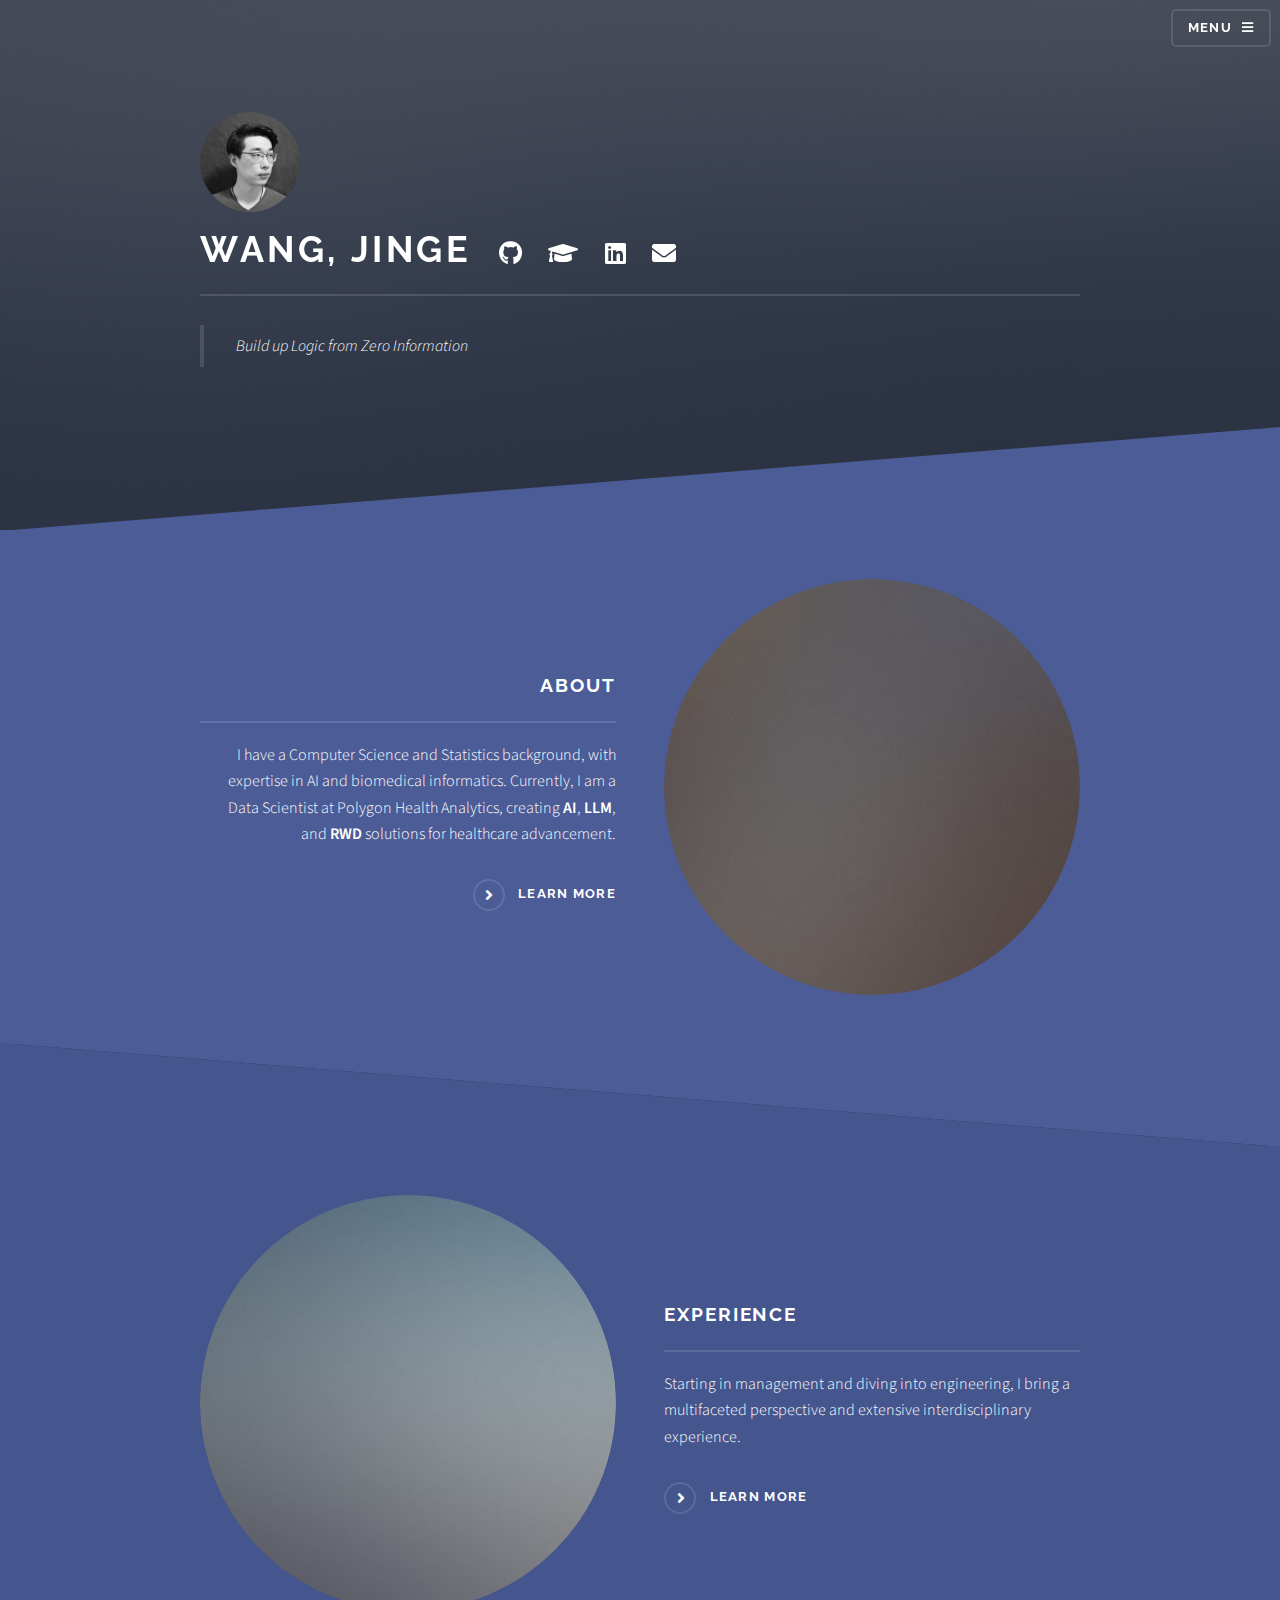
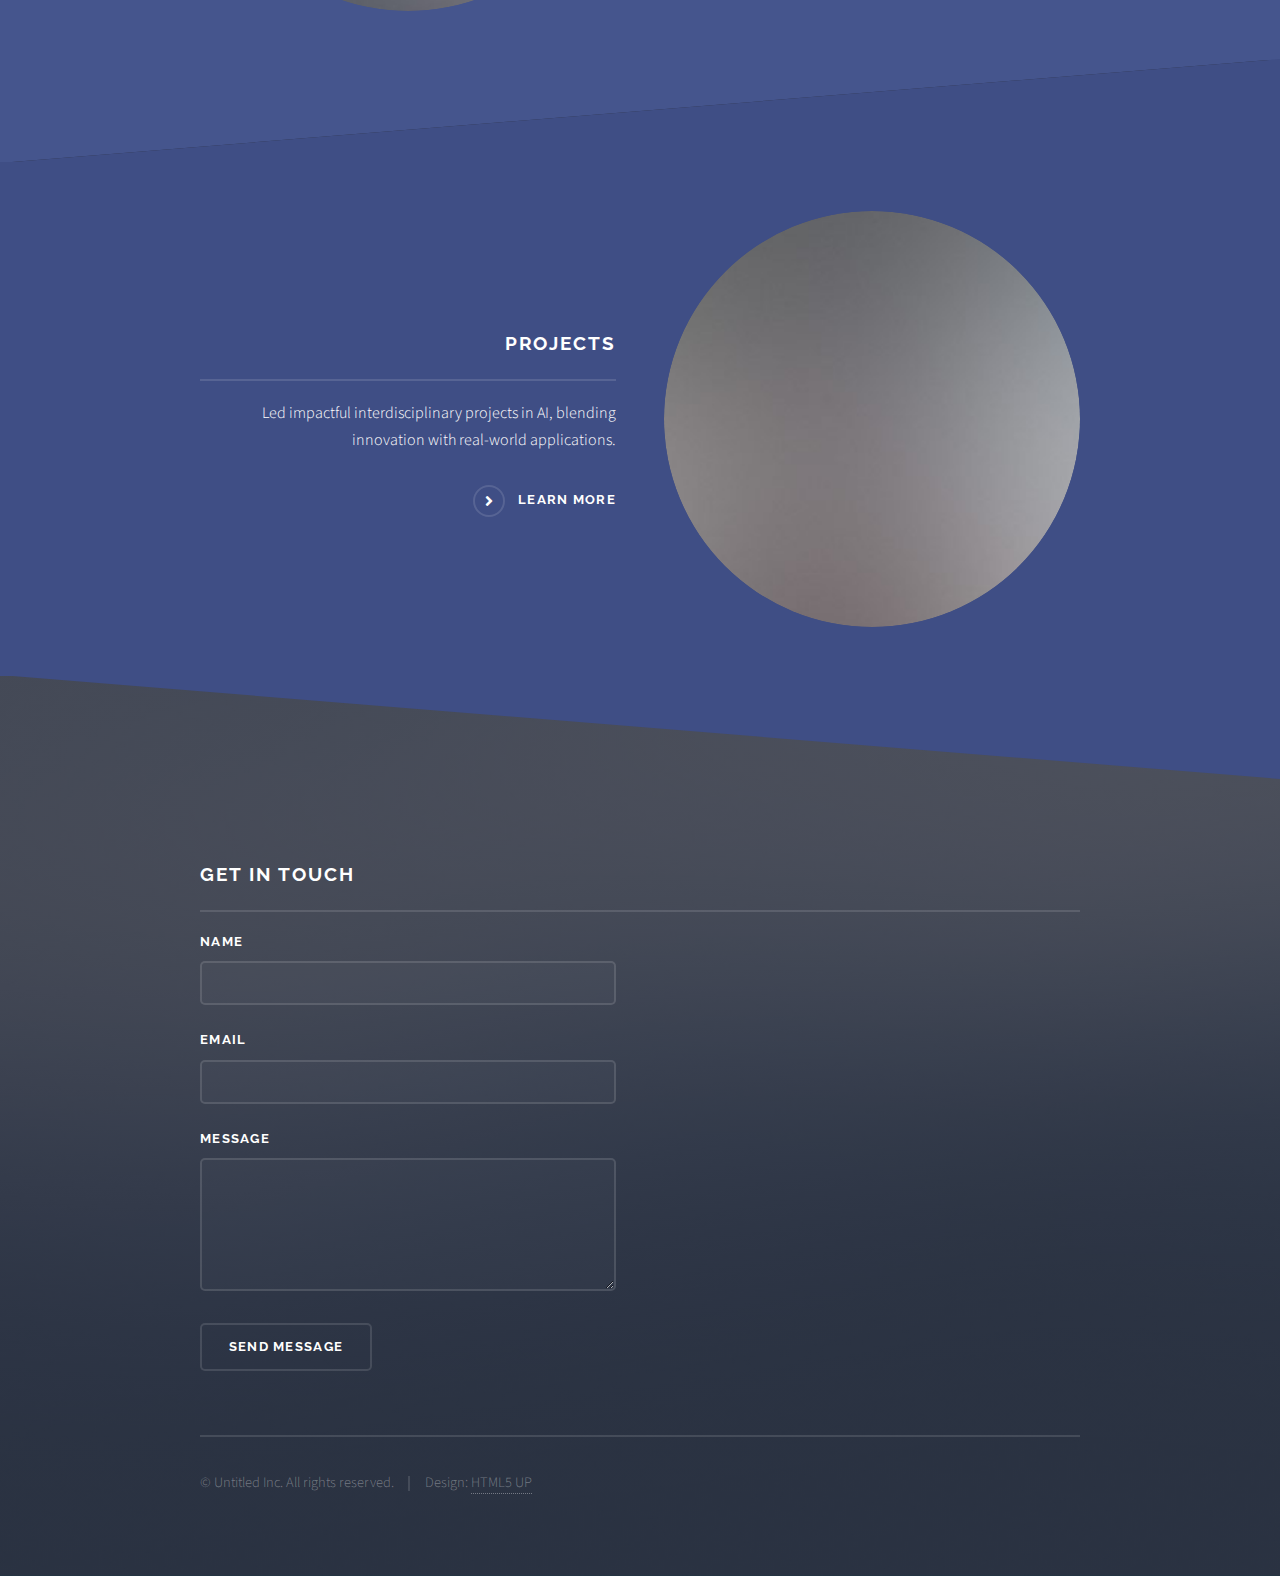
==== index.html @ 84ed79c1 "Initial commit for new homepage" ====
<!DOCTYPE HTML>
<!--
	Solid State by HTML5 UP
	html5up.net | @ajlkn
	Free for personal and commercial use under the CCA 3.0 license (html5up.net/license)
-->
<html>
	<head>
		<title>Jinge's Homepage</title>
		<meta charset="utf-8" />
		<meta name="viewport" content="width=device-width, initial-scale=1, user-scalable=no" />
		<link rel="stylesheet" href="assets/css/main.css" />
		<noscript><link rel="stylesheet" href="assets/css/noscript.css" /></noscript>
	</head>
	<body class="is-preload">

		<!-- Page Wrapper -->
			<div id="page-wrapper">

				<!-- Header -->
					<header id="header" class="alt">
						<h1><a href="index.html">Home</a></h1>
						<nav>
							<a href="#menu">Menu</a>
						</nav>
					</header>

				<!-- Menu -->
					<nav id="menu">
						<div class="inner">
							<h2>Menu</h2>
							<ul class="links">
								<li><a href="index.html">Home</a></li>
								<li><a href="about.html">About</a></li>
								<li><a href="experience.html">Experience</a></li>
								<li><a href="projects.html">Projects</a></li>
							</ul>
							<a href="#" class="close">Close</a>
						</div>
					</nav>

				<!-- Banner -->
				<section id="banner">
					<div class="inner">
						<img src="./images/Avatar - JW.jpg" alt="Jinge Wang's Avatar" style="border-radius: 50%; width: 100px; height: 100px;">
						<h2>Wang, Jinge 
							<a href="https://github.com/JingeW" target="_blank" style="margin-left: 15px;">
								<i class="icon brands fa-github" style="font-size: 24px;"></i>
							</a>
							<a href="https://scholar.google.com/citations?user=T9Kp3LcAAAAJ" target="_blank" style="margin-left: 10px;">
								<i class="icon solid fa-graduation-cap" style="font-size: 24px;"></i>
							</a>
							<a href="https://www.linkedin.com/in/jingew" target="_blank" style="margin-left: 10px;">
								<i class="icon brands fa-linkedin" style="font-size: 24px;"></i>
							</a>
							<a href="mailto:jinge0829@gmail.com" target="_blank" style="margin-left: 10px;">
								<i class="icon solid fa-envelope" style="font-size: 24px;"></i>
							</a>
						</h2>
						<blockquote>Build up Logic from Zero Information</blockquote>
					</div>
				</section>


				<!-- Wrapper -->
					<section id="wrapper">

						<!-- One -->
							<section id="one" class="wrapper spotlight style1">
								<div class="inner">
									<a href="about.html" class="image"><img src="images/pic01.jpg" alt="" /></a>
									<div class="content">
										<h2 class="major">About</h2>
										<p>I have a Computer Science and Statistics background, with expertise in AI and biomedical informatics. Currently, I am a Data Scientist at Polygon Health Analytics, creating <b>AI</b>, <b>LLM</b>, and <b>RWD</b> solutions for healthcare advancement. </p>									
										<a href="about.html" class="special">Learn more</a>
									</div>
								</div>
							</section>

						<!-- Two -->
							<section id="two" class="wrapper alt spotlight style2">
								<div class="inner">
									<a href="experience.html" class="image"><img src="images/pic02.jpg" alt="" /></a>
									<div class="content">
										<h2 class="major">Experience</h2>
										<p>Starting in management and diving into engineering, I bring a multifaceted perspective and extensive interdisciplinary experience.</p>
										<a href="experience.html" class="special">Learn more</a>
									</div>
								</div>
							</section>

						<!-- Three -->
							<section id="three" class="wrapper spotlight style3">
								<div class="inner">
									<a href="projects.html" class="image"><img src="images/pic03.jpg" alt="" /></a>
									<div class="content">
										<h2 class="major">Projects</h2>
										<p>Led impactful interdisciplinary projects in AI, blending innovation with real-world applications.</p>
										<a href="projects.html" class="special">Learn more</a>
									</div>
								</div>
							</section>

						<!-- Four -->
							<!-- <section id="four" class="wrapper alt style1">
								<div class="inner">
									<h2 class="major">Project Gallery</h2>
									<p>Explore a curated selection of my interdisciplinary projects, showcasing the innovative applications of AI and data science across diverse challenges.</p>
									<section class="features">
										<article>
											<a href="#" class="image"><img src="images/pic04.jpg" alt="" /></a>
											<h3 class="major">AI in Dermotalogy</h3>
											<p>Project 1.</p>
											<a href="#" class="special">Learn more</a>
										</article>
										<article>
											<a href="#" class="image"><img src="images/pic05.jpg" alt="" /></a>
											<h3 class="major">AI in Neuroscience</h3>
											<p>Project 2.</p>
											<a href="#" class="special">Learn more</a>
										</article>
										<article>
											<a href="#" class="image"><img src="images/pic06.jpg" alt="" /></a>
											<h3 class="major">AI in Finance</h3>
											<p>Project 3.</p>
											<a href="#" class="special">Learn more</a>
										</article>
										<article>
											<a href="#" class="image"><img src="images/pic07.jpg" alt="" /></a>
											<h3 class="major">Image Processing in Agriculture</h3>
											<p>Project 4.</p>
											<a href="#" class="special">Learn more</a>
										</article>
									</section>
									<ul class="actions">
										<li><a href="#" class="button">Browse All</a></li>
									</ul>
								</div>
							</section> -->

					</section>

				<!-- Footer -->
					<section id="footer">
						<div class="inner">
							<h2 class="major">Get in touch</h2>
							<form method="POST" action="https://formspree.io/f/mzzbelae">
								<div class="fields">
									<div class="field">
										<label for="name">Name</label>
										<input type="text" name="name" id="name" required />
									</div>
									<div class="field">
										<label for="email">Email</label>
										<input type="email" name="email" id="email" required />
									</div>
									<div class="field">
										<label for="message">Message</label>
										<textarea name="message" id="message" rows="4" required></textarea>
									</div>
								</div>
								<ul class="actions">
									<li><input type="submit" value="Send Message" /></li>
								</ul>
							</form>
							<ul class="copyright">
								<li>&copy; Untitled Inc. All rights reserved.</li><li>Design: <a href="http://html5up.net">HTML5 UP</a></li>
							</ul>
						</div>
					</section>

			</div>

		<!-- Scripts -->
			<script src="assets/js/jquery.min.js"></script>
			<script src="assets/js/jquery.scrollex.min.js"></script>
			<script src="assets/js/browser.min.js"></script>
			<script src="assets/js/breakpoints.min.js"></script>
			<script src="assets/js/util.js"></script>
			<script src="assets/js/main.js"></script>

	</body>
</html>
---- assets/css/main.css ----
@import url(fontawesome-all.min.css);
@import url("https://fonts.googleapis.com/css?family=Raleway:200,700|Source+Sans+Pro:300,600,300italic,600italic");

/*
	Solid State by HTML5 UP
	html5up.net | @ajlkn
	Free for personal and commercial use under the CCA 3.0 license (html5up.net/license)
*/

html, body, div, span, applet, object,
iframe, h1, h2, h3, h4, h5, h6, p, blockquote,
pre, a, abbr, acronym, address, big, cite,
code, del, dfn, em, img, ins, kbd, q, s, samp,
small, strike, strong, sub, sup, tt, var, b,
u, i, center, dl, dt, dd, ol, ul, li, fieldset,
form, label, legend, table, caption, tbody,
tfoot, thead, tr, th, td, article, aside,
canvas, details, embed, figure, figcaption,
footer, header, hgroup, menu, nav, output, ruby,
section, summary, time, mark, audio, video {
	margin: 0;
	padding: 0;
	border: 0;
	font-size: 100%;
	font: inherit;
	vertical-align: baseline;}

article, aside, details, figcaption, figure,
footer, header, hgroup, menu, nav, section {
	display: block;}

body {
	line-height: 1;
}

ol, ul {
	list-style: none;
}

blockquote, q {
	quotes: none;
}

	blockquote:before, blockquote:after, q:before, q:after {
		content: '';
		content: none;
	}

table {
	border-collapse: collapse;
	border-spacing: 0;
}

body {
	-webkit-text-size-adjust: none;
}

mark {
	background-color: transparent;
	color: inherit;
}

input::-moz-focus-inner {
	border: 0;
	padding: 0;
}

input, select, textarea {
	-moz-appearance: none;
	-webkit-appearance: none;
	-ms-appearance: none;
	appearance: none;
}

/* Basic */

	@-ms-viewport {
		width: device-width;
	}

	body {
		-ms-overflow-style: scrollbar;
	}

	@media screen and (max-width: 480px) {

		html, body {
			min-width: 320px;
		}

	}

	html {
		box-sizing: border-box;
	}

	*, *:before, *:after {
		box-sizing: inherit;
	}

	body {
		background-color: #2e3141;
		background-image: linear-gradient(to top, rgba(46, 49, 65, 0.8), rgba(46, 49, 65, 0.8)), url("../../images/bg.jpg");
		background-size: auto,
 cover;
		background-attachment: fixed,
 fixed;
		background-position: center,
 center;
	}

		body.is-preload *, body.is-preload *:before, body.is-preload *:after {
			-moz-animation: none !important;
			-webkit-animation: none !important;
			-ms-animation: none !important;
			animation: none !important;
			-moz-transition: none !important;
			-webkit-transition: none !important;
			-ms-transition: none !important;
			transition: none !important;
		}

/* Type */

	body, input, select, textarea {
		color: #ffffff;
		font-family: "Source Sans Pro", Helvetica, sans-serif;
		font-size: 16.5pt;
		font-weight: 300;
		line-height: 1.65;
	}

		@media screen and (max-width: 1680px) {

			body, input, select, textarea {
				font-size: 13pt;
			}

		}

		@media screen and (max-width: 1280px) {

			body, input, select, textarea {
				font-size: 12pt;
			}

		}

		@media screen and (max-width: 980px) {

			body, input, select, textarea {
				font-size: 12pt;
			}

		}

		@media screen and (max-width: 736px) {

			body, input, select, textarea {
				font-size: 12pt;
			}

		}

		@media screen and (max-width: 480px) {

			body, input, select, textarea {
				font-size: 12pt;
			}

		}

	a {
		-moz-transition: color 0.2s ease-in-out, border-bottom-color 0.2s ease-in-out;
		-webkit-transition: color 0.2s ease-in-out, border-bottom-color 0.2s ease-in-out;
		-ms-transition: color 0.2s ease-in-out, border-bottom-color 0.2s ease-in-out;
		transition: color 0.2s ease-in-out, border-bottom-color 0.2s ease-in-out;
		border-bottom: dotted 1px rgba(255, 255, 255, 0.35);
		color: #ffffff;
		text-decoration: none;
	}

		a:hover {
			border-bottom-color: transparent;
			color: #ffffff !important;
		}

		a.special:not(.button) {
			text-decoration: none;
			border-bottom: 0;
			display: block;
			font-family: Raleway, Helvetica, sans-serif;
			font-size: 0.8em;
			font-weight: 700;
			letter-spacing: 0.1em;
			margin: 0 0 2em 0;
			text-transform: uppercase;
		}

			a.special:not(.button):before {
				-moz-osx-font-smoothing: grayscale;
				-webkit-font-smoothing: antialiased;
				display: inline-block;
				font-style: normal;
				font-variant: normal;
				text-rendering: auto;
				line-height: 1;
				text-transform: none !important;
				font-family: 'Font Awesome 5 Free';
				font-weight: 900;
			}

			a.special:not(.button):before {
				-moz-transition: background-color 0.2s ease-in-out;
				-webkit-transition: background-color 0.2s ease-in-out;
				-ms-transition: background-color 0.2s ease-in-out;
				transition: background-color 0.2s ease-in-out;
				border-radius: 100%;
				border: solid 2px rgba(255, 255, 255, 0.125);
				content: '\f105';
				display: inline-block;
				font-size: 1.25em;
				height: 2em;
				line-height: 1.75em;
				margin-right: 0.85em;
				text-align: center;
				text-indent: 0.15em;
				vertical-align: middle;
				width: 2em;
			}

			a.special:not(.button):hover:before {
				background-color: rgba(255, 255, 255, 0.025);
			}

			a.special:not(.button):active:before {
				background-color: rgba(255, 255, 255, 0.075);
			}

	strong, b {
		color: #ffffff;
		font-weight: 600;
	}

	em, i {
		font-style: italic;
	}

	p {
		margin: 0 0 2em 0;
	}

	h1, h2, h3, h4, h5, h6 {
		color: #ffffff;
		font-family: Raleway, Helvetica, sans-serif;
		font-weight: 700;
		letter-spacing: 0.1em;
		margin: 0 0 1em 0;
		text-transform: uppercase;
	}

		h1 a, h2 a, h3 a, h4 a, h5 a, h6 a {
			color: inherit;
			text-decoration: none;
			border-bottom: 0;
		}

		h1 span, h2 span, h3 span, h4 span, h5 span, h6 span {
			font-weight: 200;
		}

		h1.major, h2.major, h3.major, h4.major, h5.major, h6.major {
			padding-bottom: 1em;
			border-bottom: solid 2px rgba(255, 255, 255, 0.125);
		}

	h2 {
		font-size: 1.2em;
	}

	h3 {
		font-size: 0.9em;
	}

	h4 {
		font-size: 0.7em;
	}

	h5 {
		font-size: 0.7em;
	}

	h6 {
		font-size: 0.7em;
	}

	@media screen and (max-width: 736px) {

		h2 {
			font-size: 1em;
		}

		h3 {
			font-size: 0.8em;
		}

	}

	sub {
		font-size: 0.8em;
		position: relative;
		top: 0.5em;
	}

	sup {
		font-size: 0.8em;
		position: relative;
		top: -0.5em;
	}

	blockquote {
		border-left: solid 4px rgba(255, 255, 255, 0.125);
		font-style: italic;
		margin: 0 0 2em 0;
		padding: 0.5em 0 0.5em 2em;
	}

	code {
		background: rgba(255, 255, 255, 0.025);
		border-radius: 5px;
		border: solid 2px rgba(255, 255, 255, 0.125);
		font-family: "Courier New", monospace;
		font-size: 0.9em;
		margin: 0 0.25em;
		padding: 0.25em 0.65em;
	}

	pre {
		-webkit-overflow-scrolling: touch;
		font-family: "Courier New", monospace;
		font-size: 0.9em;
		margin: 0 0 2em 0;
	}

		pre code {
			display: block;
			line-height: 1.75em;
			padding: 1em 1.5em;
			overflow-x: auto;
		}

	hr {
		border: 0;
		border-bottom: solid 2px rgba(255, 255, 255, 0.125);
		margin: 2.5em 0;
	}

		hr.major {
			margin: 4em 0;
		}

	.align-left {
		text-align: left;
	}

	.align-center {
		text-align: center;
	}

	.align-right {
		text-align: right;
	}

/* Row */

	.row {
		display: flex;
		flex-wrap: wrap;
		box-sizing: border-box;
		align-items: stretch;
	}

		.row > * {
			box-sizing: border-box;
		}

		.row.gtr-uniform > * > :last-child {
			margin-bottom: 0;
		}

		.row.aln-left {
			justify-content: flex-start;
		}

		.row.aln-center {
			justify-content: center;
		}

		.row.aln-right {
			justify-content: flex-end;
		}

		.row.aln-top {
			align-items: flex-start;
		}

		.row.aln-middle {
			align-items: center;
		}

		.row.aln-bottom {
			align-items: flex-end;
		}

		.row > .imp {
			order: -1;
		}

		.row > .col-1 {
			width: 8.33333%;
		}

		.row > .off-1 {
			margin-left: 8.33333%;
		}

		.row > .col-2 {
			width: 16.66667%;
		}

		.row > .off-2 {
			margin-left: 16.66667%;
		}

		.row > .col-3 {
			width: 25%;
		}

		.row > .off-3 {
			margin-left: 25%;
		}

		.row > .col-4 {
			width: 33.33333%;
		}

		.row > .off-4 {
			margin-left: 33.33333%;
		}

		.row > .col-5 {
			width: 41.66667%;
		}

		.row > .off-5 {
			margin-left: 41.66667%;
		}

		.row > .col-6 {
			width: 50%;
		}

		.row > .off-6 {
			margin-left: 50%;
		}

		.row > .col-7 {
			width: 58.33333%;
		}

		.row > .off-7 {
			margin-left: 58.33333%;
		}

		.row > .col-8 {
			width: 66.66667%;
		}

		.row > .off-8 {
			margin-left: 66.66667%;
		}

		.row > .col-9 {
			width: 75%;
		}

		.row > .off-9 {
			margin-left: 75%;
		}

		.row > .col-10 {
			width: 83.33333%;
		}

		.row > .off-10 {
			margin-left: 83.33333%;
		}

		.row > .col-11 {
			width: 91.66667%;
		}

		.row > .off-11 {
			margin-left: 91.66667%;
		}

		.row > .col-12 {
			width: 100%;
		}

		.row > .off-12 {
			margin-left: 100%;
		}

		.row.gtr-0 {
			margin-top: 0;
			margin-left: 0em;
		}

			.row.gtr-0 > * {
				padding: 0 0 0 0em;
			}

			.row.gtr-0.gtr-uniform {
				margin-top: 0em;
			}

				.row.gtr-0.gtr-uniform > * {
					padding-top: 0em;
				}

		.row.gtr-25 {
			margin-top: 0;
			margin-left: -0.4375em;
		}

			.row.gtr-25 > * {
				padding: 0 0 0 0.4375em;
			}

			.row.gtr-25.gtr-uniform {
				margin-top: -0.4375em;
			}

				.row.gtr-25.gtr-uniform > * {
					padding-top: 0.4375em;
				}

		.row.gtr-50 {
			margin-top: 0;
			margin-left: -0.875em;
		}

			.row.gtr-50 > * {
				padding: 0 0 0 0.875em;
			}

			.row.gtr-50.gtr-uniform {
				margin-top: -0.875em;
			}

				.row.gtr-50.gtr-uniform > * {
					padding-top: 0.875em;
				}

		.row {
			margin-top: 0;
			margin-left: -1.75em;
		}

			.row > * {
				padding: 0 0 0 1.75em;
			}

			.row.gtr-uniform {
				margin-top: -1.75em;
			}

				.row.gtr-uniform > * {
					padding-top: 1.75em;
				}

		.row.gtr-150 {
			margin-top: 0;
			margin-left: -2.625em;
		}

			.row.gtr-150 > * {
				padding: 0 0 0 2.625em;
			}

			.row.gtr-150.gtr-uniform {
				margin-top: -2.625em;
			}

				.row.gtr-150.gtr-uniform > * {
					padding-top: 2.625em;
				}

		.row.gtr-200 {
			margin-top: 0;
			margin-left: -3.5em;
		}

			.row.gtr-200 > * {
				padding: 0 0 0 3.5em;
			}

			.row.gtr-200.gtr-uniform {
				margin-top: -3.5em;
			}

				.row.gtr-200.gtr-uniform > * {
					padding-top: 3.5em;
				}

		@media screen and (max-width: 1680px) {

			.row {
				display: flex;
				flex-wrap: wrap;
				box-sizing: border-box;
				align-items: stretch;
			}

				.row > * {
					box-sizing: border-box;
				}

				.row.gtr-uniform > * > :last-child {
					margin-bottom: 0;
				}

				.row.aln-left {
					justify-content: flex-start;
				}

				.row.aln-center {
					justify-content: center;
				}

				.row.aln-right {
					justify-content: flex-end;
				}

				.row.aln-top {
					align-items: flex-start;
				}

				.row.aln-middle {
					align-items: center;
				}

				.row.aln-bottom {
					align-items: flex-end;
				}

				.row > .imp-xlarge {
					order: -1;
				}

				.row > .col-1-xlarge {
					width: 8.33333%;
				}

				.row > .off-1-xlarge {
					margin-left: 8.33333%;
				}

				.row > .col-2-xlarge {
					width: 16.66667%;
				}

				.row > .off-2-xlarge {
					margin-left: 16.66667%;
				}

				.row > .col-3-xlarge {
					width: 25%;
				}

				.row > .off-3-xlarge {
					margin-left: 25%;
				}

				.row > .col-4-xlarge {
					width: 33.33333%;
				}

				.row > .off-4-xlarge {
					margin-left: 33.33333%;
				}

				.row > .col-5-xlarge {
					width: 41.66667%;
				}

				.row > .off-5-xlarge {
					margin-left: 41.66667%;
				}

				.row > .col-6-xlarge {
					width: 50%;
				}

				.row > .off-6-xlarge {
					margin-left: 50%;
				}

				.row > .col-7-xlarge {
					width: 58.33333%;
				}

				.row > .off-7-xlarge {
					margin-left: 58.33333%;
				}

				.row > .col-8-xlarge {
					width: 66.66667%;
				}

				.row > .off-8-xlarge {
					margin-left: 66.66667%;
				}

				.row > .col-9-xlarge {
					width: 75%;
				}

				.row > .off-9-xlarge {
					margin-left: 75%;
				}

				.row > .col-10-xlarge {
					width: 83.33333%;
				}

				.row > .off-10-xlarge {
					margin-left: 83.33333%;
				}

				.row > .col-11-xlarge {
					width: 91.66667%;
				}

				.row > .off-11-xlarge {
					margin-left: 91.66667%;
				}

				.row > .col-12-xlarge {
					width: 100%;
				}

				.row > .off-12-xlarge {
					margin-left: 100%;
				}

				.row.gtr-0 {
					margin-top: 0;
					margin-left: 0em;
				}

					.row.gtr-0 > * {
						padding: 0 0 0 0em;
					}

					.row.gtr-0.gtr-uniform {
						margin-top: 0em;
					}

						.row.gtr-0.gtr-uniform > * {
							padding-top: 0em;
						}

				.row.gtr-25 {
					margin-top: 0;
					margin-left: -0.4375em;
				}

					.row.gtr-25 > * {
						padding: 0 0 0 0.4375em;
					}

					.row.gtr-25.gtr-uniform {
						margin-top: -0.4375em;
					}

						.row.gtr-25.gtr-uniform > * {
							padding-top: 0.4375em;
						}

				.row.gtr-50 {
					margin-top: 0;
					margin-left: -0.875em;
				}

					.row.gtr-50 > * {
						padding: 0 0 0 0.875em;
					}

					.row.gtr-50.gtr-uniform {
						margin-top: -0.875em;
					}

						.row.gtr-50.gtr-uniform > * {
							padding-top: 0.875em;
						}

				.row {
					margin-top: 0;
					margin-left: -1.75em;
				}

					.row > * {
						padding: 0 0 0 1.75em;
					}

					.row.gtr-uniform {
						margin-top: -1.75em;
					}

						.row.gtr-uniform > * {
							padding-top: 1.75em;
						}

				.row.gtr-150 {
					margin-top: 0;
					margin-left: -2.625em;
				}

					.row.gtr-150 > * {
						padding: 0 0 0 2.625em;
					}

					.row.gtr-150.gtr-uniform {
						margin-top: -2.625em;
					}

						.row.gtr-150.gtr-uniform > * {
							padding-top: 2.625em;
						}

				.row.gtr-200 {
					margin-top: 0;
					margin-left: -3.5em;
				}

					.row.gtr-200 > * {
						padding: 0 0 0 3.5em;
					}

					.row.gtr-200.gtr-uniform {
						margin-top: -3.5em;
					}

						.row.gtr-200.gtr-uniform > * {
							padding-top: 3.5em;
						}

		}

		@media screen and (max-width: 1280px) {

			.row {
				display: flex;
				flex-wrap: wrap;
				box-sizing: border-box;
				align-items: stretch;
			}

				.row > * {
					box-sizing: border-box;
				}

				.row.gtr-uniform > * > :last-child {
					margin-bottom: 0;
				}

				.row.aln-left {
					justify-content: flex-start;
				}

				.row.aln-center {
					justify-content: center;
				}

				.row.aln-right {
					justify-content: flex-end;
				}

				.row.aln-top {
					align-items: flex-start;
				}

				.row.aln-middle {
					align-items: center;
				}

				.row.aln-bottom {
					align-items: flex-end;
				}

				.row > .imp-large {
					order: -1;
				}

				.row > .col-1-large {
					width: 8.33333%;
				}

				.row > .off-1-large {
					margin-left: 8.33333%;
				}

				.row > .col-2-large {
					width: 16.66667%;
				}

				.row > .off-2-large {
					margin-left: 16.66667%;
				}

				.row > .col-3-large {
					width: 25%;
				}

				.row > .off-3-large {
					margin-left: 25%;
				}

				.row > .col-4-large {
					width: 33.33333%;
				}

				.row > .off-4-large {
					margin-left: 33.33333%;
				}

				.row > .col-5-large {
					width: 41.66667%;
				}

				.row > .off-5-large {
					margin-left: 41.66667%;
				}

				.row > .col-6-large {
					width: 50%;
				}

				.row > .off-6-large {
					margin-left: 50%;
				}

				.row > .col-7-large {
					width: 58.33333%;
				}

				.row > .off-7-large {
					margin-left: 58.33333%;
				}

				.row > .col-8-large {
					width: 66.66667%;
				}

				.row > .off-8-large {
					margin-left: 66.66667%;
				}

				.row > .col-9-large {
					width: 75%;
				}

				.row > .off-9-large {
					margin-left: 75%;
				}

				.row > .col-10-large {
					width: 83.33333%;
				}

				.row > .off-10-large {
					margin-left: 83.33333%;
				}

				.row > .col-11-large {
					width: 91.66667%;
				}

				.row > .off-11-large {
					margin-left: 91.66667%;
				}

				.row > .col-12-large {
					width: 100%;
				}

				.row > .off-12-large {
					margin-left: 100%;
				}

				.row.gtr-0 {
					margin-top: 0;
					margin-left: 0em;
				}

					.row.gtr-0 > * {
						padding: 0 0 0 0em;
					}

					.row.gtr-0.gtr-uniform {
						margin-top: 0em;
					}

						.row.gtr-0.gtr-uniform > * {
							padding-top: 0em;
						}

				.row.gtr-25 {
					margin-top: 0;
					margin-left: -0.4375em;
				}

					.row.gtr-25 > * {
						padding: 0 0 0 0.4375em;
					}

					.row.gtr-25.gtr-uniform {
						margin-top: -0.4375em;
					}

						.row.gtr-25.gtr-uniform > * {
							padding-top: 0.4375em;
						}

				.row.gtr-50 {
					margin-top: 0;
					margin-left: -0.875em;
				}

					.row.gtr-50 > * {
						padding: 0 0 0 0.875em;
					}

					.row.gtr-50.gtr-uniform {
						margin-top: -0.875em;
					}

						.row.gtr-50.gtr-uniform > * {
							padding-top: 0.875em;
						}

				.row {
					margin-top: 0;
					margin-left: -1.75em;
				}

					.row > * {
						padding: 0 0 0 1.75em;
					}

					.row.gtr-uniform {
						margin-top: -1.75em;
					}

						.row.gtr-uniform > * {
							padding-top: 1.75em;
						}

				.row.gtr-150 {
					margin-top: 0;
					margin-left: -2.625em;
				}

					.row.gtr-150 > * {
						padding: 0 0 0 2.625em;
					}

					.row.gtr-150.gtr-uniform {
						margin-top: -2.625em;
					}

						.row.gtr-150.gtr-uniform > * {
							padding-top: 2.625em;
						}

				.row.gtr-200 {
					margin-top: 0;
					margin-left: -3.5em;
				}

					.row.gtr-200 > * {
						padding: 0 0 0 3.5em;
					}

					.row.gtr-200.gtr-uniform {
						margin-top: -3.5em;
					}

						.row.gtr-200.gtr-uniform > * {
							padding-top: 3.5em;
						}

		}

		@media screen and (max-width: 980px) {

			.row {
				display: flex;
				flex-wrap: wrap;
				box-sizing: border-box;
				align-items: stretch;
			}

				.row > * {
					box-sizing: border-box;
				}

				.row.gtr-uniform > * > :last-child {
					margin-bottom: 0;
				}

				.row.aln-left {
					justify-content: flex-start;
				}

				.row.aln-center {
					justify-content: center;
				}

				.row.aln-right {
					justify-content: flex-end;
				}

				.row.aln-top {
					align-items: flex-start;
				}

				.row.aln-middle {
					align-items: center;
				}

				.row.aln-bottom {
					align-items: flex-end;
				}

				.row > .imp-medium {
					order: -1;
				}

				.row > .col-1-medium {
					width: 8.33333%;
				}

				.row > .off-1-medium {
					margin-left: 8.33333%;
				}

				.row > .col-2-medium {
					width: 16.66667%;
				}

				.row > .off-2-medium {
					margin-left: 16.66667%;
				}

				.row > .col-3-medium {
					width: 25%;
				}

				.row > .off-3-medium {
					margin-left: 25%;
				}

				.row > .col-4-medium {
					width: 33.33333%;
				}

				.row > .off-4-medium {
					margin-left: 33.33333%;
				}

				.row > .col-5-medium {
					width: 41.66667%;
				}

				.row > .off-5-medium {
					margin-left: 41.66667%;
				}

				.row > .col-6-medium {
					width: 50%;
				}

				.row > .off-6-medium {
					margin-left: 50%;
				}

				.row > .col-7-medium {
					width: 58.33333%;
				}

				.row > .off-7-medium {
					margin-left: 58.33333%;
				}

				.row > .col-8-medium {
					width: 66.66667%;
				}

				.row > .off-8-medium {
					margin-left: 66.66667%;
				}

				.row > .col-9-medium {
					width: 75%;
				}

				.row > .off-9-medium {
					margin-left: 75%;
				}

				.row > .col-10-medium {
					width: 83.33333%;
				}

				.row > .off-10-medium {
					margin-left: 83.33333%;
				}

				.row > .col-11-medium {
					width: 91.66667%;
				}

				.row > .off-11-medium {
					margin-left: 91.66667%;
				}

				.row > .col-12-medium {
					width: 100%;
				}

				.row > .off-12-medium {
					margin-left: 100%;
				}

				.row.gtr-0 {
					margin-top: 0;
					margin-left: 0em;
				}

					.row.gtr-0 > * {
						padding: 0 0 0 0em;
					}

					.row.gtr-0.gtr-uniform {
						margin-top: 0em;
					}

						.row.gtr-0.gtr-uniform > * {
							padding-top: 0em;
						}

				.row.gtr-25 {
					margin-top: 0;
					margin-left: -0.4375em;
				}

					.row.gtr-25 > * {
						padding: 0 0 0 0.4375em;
					}

					.row.gtr-25.gtr-uniform {
						margin-top: -0.4375em;
					}

						.row.gtr-25.gtr-uniform > * {
							padding-top: 0.4375em;
						}

				.row.gtr-50 {
					margin-top: 0;
					margin-left: -0.875em;
				}

					.row.gtr-50 > * {
						padding: 0 0 0 0.875em;
					}

					.row.gtr-50.gtr-uniform {
						margin-top: -0.875em;
					}

						.row.gtr-50.gtr-uniform > * {
							padding-top: 0.875em;
						}

				.row {
					margin-top: 0;
					margin-left: -1.75em;
				}

					.row > * {
						padding: 0 0 0 1.75em;
					}

					.row.gtr-uniform {
						margin-top: -1.75em;
					}

						.row.gtr-uniform > * {
							padding-top: 1.75em;
						}

				.row.gtr-150 {
					margin-top: 0;
					margin-left: -2.625em;
				}

					.row.gtr-150 > * {
						padding: 0 0 0 2.625em;
					}

					.row.gtr-150.gtr-uniform {
						margin-top: -2.625em;
					}

						.row.gtr-150.gtr-uniform > * {
							padding-top: 2.625em;
						}

				.row.gtr-200 {
					margin-top: 0;
					margin-left: -3.5em;
				}

					.row.gtr-200 > * {
						padding: 0 0 0 3.5em;
					}

					.row.gtr-200.gtr-uniform {
						margin-top: -3.5em;
					}

						.row.gtr-200.gtr-uniform > * {
							padding-top: 3.5em;
						}

		}

		@media screen and (max-width: 736px) {

			.row {
				display: flex;
				flex-wrap: wrap;
				box-sizing: border-box;
				align-items: stretch;
			}

				.row > * {
					box-sizing: border-box;
				}

				.row.gtr-uniform > * > :last-child {
					margin-bottom: 0;
				}

				.row.aln-left {
					justify-content: flex-start;
				}

				.row.aln-center {
					justify-content: center;
				}

				.row.aln-right {
					justify-content: flex-end;
				}

				.row.aln-top {
					align-items: flex-start;
				}

				.row.aln-middle {
					align-items: center;
				}

				.row.aln-bottom {
					align-items: flex-end;
				}

				.row > .imp-small {
					order: -1;
				}

				.row > .col-1-small {
					width: 8.33333%;
				}

				.row > .off-1-small {
					margin-left: 8.33333%;
				}

				.row > .col-2-small {
					width: 16.66667%;
				}

				.row > .off-2-small {
					margin-left: 16.66667%;
				}

				.row > .col-3-small {
					width: 25%;
				}

				.row > .off-3-small {
					margin-left: 25%;
				}

				.row > .col-4-small {
					width: 33.33333%;
				}

				.row > .off-4-small {
					margin-left: 33.33333%;
				}

				.row > .col-5-small {
					width: 41.66667%;
				}

				.row > .off-5-small {
					margin-left: 41.66667%;
				}

				.row > .col-6-small {
					width: 50%;
				}

				.row > .off-6-small {
					margin-left: 50%;
				}

				.row > .col-7-small {
					width: 58.33333%;
				}

				.row > .off-7-small {
					margin-left: 58.33333%;
				}

				.row > .col-8-small {
					width: 66.66667%;
				}

				.row > .off-8-small {
					margin-left: 66.66667%;
				}

				.row > .col-9-small {
					width: 75%;
				}

				.row > .off-9-small {
					margin-left: 75%;
				}

				.row > .col-10-small {
					width: 83.33333%;
				}

				.row > .off-10-small {
					margin-left: 83.33333%;
				}

				.row > .col-11-small {
					width: 91.66667%;
				}

				.row > .off-11-small {
					margin-left: 91.66667%;
				}

				.row > .col-12-small {
					width: 100%;
				}

				.row > .off-12-small {
					margin-left: 100%;
				}

				.row.gtr-0 {
					margin-top: 0;
					margin-left: 0em;
				}

					.row.gtr-0 > * {
						padding: 0 0 0 0em;
					}

					.row.gtr-0.gtr-uniform {
						margin-top: 0em;
					}

						.row.gtr-0.gtr-uniform > * {
							padding-top: 0em;
						}

				.row.gtr-25 {
					margin-top: 0;
					margin-left: -0.3125em;
				}

					.row.gtr-25 > * {
						padding: 0 0 0 0.3125em;
					}

					.row.gtr-25.gtr-uniform {
						margin-top: -0.3125em;
					}

						.row.gtr-25.gtr-uniform > * {
							padding-top: 0.3125em;
						}

				.row.gtr-50 {
					margin-top: 0;
					margin-left: -0.625em;
				}

					.row.gtr-50 > * {
						padding: 0 0 0 0.625em;
					}

					.row.gtr-50.gtr-uniform {
						margin-top: -0.625em;
					}

						.row.gtr-50.gtr-uniform > * {
							padding-top: 0.625em;
						}

				.row {
					margin-top: 0;
					margin-left: -1.25em;
				}

					.row > * {
						padding: 0 0 0 1.25em;
					}

					.row.gtr-uniform {
						margin-top: -1.25em;
					}

						.row.gtr-uniform > * {
							padding-top: 1.25em;
						}

				.row.gtr-150 {
					margin-top: 0;
					margin-left: -1.875em;
				}

					.row.gtr-150 > * {
						padding: 0 0 0 1.875em;
					}

					.row.gtr-150.gtr-uniform {
						margin-top: -1.875em;
					}

						.row.gtr-150.gtr-uniform > * {
							padding-top: 1.875em;
						}

				.row.gtr-200 {
					margin-top: 0;
					margin-left: -2.5em;
				}

					.row.gtr-200 > * {
						padding: 0 0 0 2.5em;
					}

					.row.gtr-200.gtr-uniform {
						margin-top: -2.5em;
					}

						.row.gtr-200.gtr-uniform > * {
							padding-top: 2.5em;
						}

		}

		@media screen and (max-width: 480px) {

			.row {
				display: flex;
				flex-wrap: wrap;
				box-sizing: border-box;
				align-items: stretch;
			}

				.row > * {
					box-sizing: border-box;
				}

				.row.gtr-uniform > * > :last-child {
					margin-bottom: 0;
				}

				.row.aln-left {
					justify-content: flex-start;
				}

				.row.aln-center {
					justify-content: center;
				}

				.row.aln-right {
					justify-content: flex-end;
				}

				.row.aln-top {
					align-items: flex-start;
				}

				.row.aln-middle {
					align-items: center;
				}

				.row.aln-bottom {
					align-items: flex-end;
				}

				.row > .imp-xsmall {
					order: -1;
				}

				.row > .col-1-xsmall {
					width: 8.33333%;
				}

				.row > .off-1-xsmall {
					margin-left: 8.33333%;
				}

				.row > .col-2-xsmall {
					width: 16.66667%;
				}

				.row > .off-2-xsmall {
					margin-left: 16.66667%;
				}

				.row > .col-3-xsmall {
					width: 25%;
				}

				.row > .off-3-xsmall {
					margin-left: 25%;
				}

				.row > .col-4-xsmall {
					width: 33.33333%;
				}

				.row > .off-4-xsmall {
					margin-left: 33.33333%;
				}

				.row > .col-5-xsmall {
					width: 41.66667%;
				}

				.row > .off-5-xsmall {
					margin-left: 41.66667%;
				}

				.row > .col-6-xsmall {
					width: 50%;
				}

				.row > .off-6-xsmall {
					margin-left: 50%;
				}

				.row > .col-7-xsmall {
					width: 58.33333%;
				}

				.row > .off-7-xsmall {
					margin-left: 58.33333%;
				}

				.row > .col-8-xsmall {
					width: 66.66667%;
				}

				.row > .off-8-xsmall {
					margin-left: 66.66667%;
				}

				.row > .col-9-xsmall {
					width: 75%;
				}

				.row > .off-9-xsmall {
					margin-left: 75%;
				}

				.row > .col-10-xsmall {
					width: 83.33333%;
				}

				.row > .off-10-xsmall {
					margin-left: 83.33333%;
				}

				.row > .col-11-xsmall {
					width: 91.66667%;
				}

				.row > .off-11-xsmall {
					margin-left: 91.66667%;
				}

				.row > .col-12-xsmall {
					width: 100%;
				}

				.row > .off-12-xsmall {
					margin-left: 100%;
				}

				.row.gtr-0 {
					margin-top: 0;
					margin-left: 0em;
				}

					.row.gtr-0 > * {
						padding: 0 0 0 0em;
					}

					.row.gtr-0.gtr-uniform {
						margin-top: 0em;
					}

						.row.gtr-0.gtr-uniform > * {
							padding-top: 0em;
						}

				.row.gtr-25 {
					margin-top: 0;
					margin-left: -0.3125em;
				}

					.row.gtr-25 > * {
						padding: 0 0 0 0.3125em;
					}

					.row.gtr-25.gtr-uniform {
						margin-top: -0.3125em;
					}

						.row.gtr-25.gtr-uniform > * {
							padding-top: 0.3125em;
						}

				.row.gtr-50 {
					margin-top: 0;
					margin-left: -0.625em;
				}

					.row.gtr-50 > * {
						padding: 0 0 0 0.625em;
					}

					.row.gtr-50.gtr-uniform {
						margin-top: -0.625em;
					}

						.row.gtr-50.gtr-uniform > * {
							padding-top: 0.625em;
						}

				.row {
					margin-top: 0;
					margin-left: -1.25em;
				}

					.row > * {
						padding: 0 0 0 1.25em;
					}

					.row.gtr-uniform {
						margin-top: -1.25em;
					}

						.row.gtr-uniform > * {
							padding-top: 1.25em;
						}

				.row.gtr-150 {
					margin-top: 0;
					margin-left: -1.875em;
				}

					.row.gtr-150 > * {
						padding: 0 0 0 1.875em;
					}

					.row.gtr-150.gtr-uniform {
						margin-top: -1.875em;
					}

						.row.gtr-150.gtr-uniform > * {
							padding-top: 1.875em;
						}

				.row.gtr-200 {
					margin-top: 0;
					margin-left: -2.5em;
				}

					.row.gtr-200 > * {
						padding: 0 0 0 2.5em;
					}

					.row.gtr-200.gtr-uniform {
						margin-top: -2.5em;
					}

						.row.gtr-200.gtr-uniform > * {
							padding-top: 2.5em;
						}

		}

		@media screen and (max-width: 360px) {

			.row {
				display: flex;
				flex-wrap: wrap;
				box-sizing: border-box;
				align-items: stretch;
			}

				.row > * {
					box-sizing: border-box;
				}

				.row.gtr-uniform > * > :last-child {
					margin-bottom: 0;
				}

				.row.aln-left {
					justify-content: flex-start;
				}

				.row.aln-center {
					justify-content: center;
				}

				.row.aln-right {
					justify-content: flex-end;
				}

				.row.aln-top {
					align-items: flex-start;
				}

				.row.aln-middle {
					align-items: center;
				}

				.row.aln-bottom {
					align-items: flex-end;
				}

				.row > .imp-xxsmall {
					order: -1;
				}

				.row > .col-1-xxsmall {
					width: 8.33333%;
				}

				.row > .off-1-xxsmall {
					margin-left: 8.33333%;
				}

				.row > .col-2-xxsmall {
					width: 16.66667%;
				}

				.row > .off-2-xxsmall {
					margin-left: 16.66667%;
				}

				.row > .col-3-xxsmall {
					width: 25%;
				}

				.row > .off-3-xxsmall {
					margin-left: 25%;
				}

				.row > .col-4-xxsmall {
					width: 33.33333%;
				}

				.row > .off-4-xxsmall {
					margin-left: 33.33333%;
				}

				.row > .col-5-xxsmall {
					width: 41.66667%;
				}

				.row > .off-5-xxsmall {
					margin-left: 41.66667%;
				}

				.row > .col-6-xxsmall {
					width: 50%;
				}

				.row > .off-6-xxsmall {
					margin-left: 50%;
				}

				.row > .col-7-xxsmall {
					width: 58.33333%;
				}

				.row > .off-7-xxsmall {
					margin-left: 58.33333%;
				}

				.row > .col-8-xxsmall {
					width: 66.66667%;
				}

				.row > .off-8-xxsmall {
					margin-left: 66.66667%;
				}

				.row > .col-9-xxsmall {
					width: 75%;
				}

				.row > .off-9-xxsmall {
					margin-left: 75%;
				}

				.row > .col-10-xxsmall {
					width: 83.33333%;
				}

				.row > .off-10-xxsmall {
					margin-left: 83.33333%;
				}

				.row > .col-11-xxsmall {
					width: 91.66667%;
				}

				.row > .off-11-xxsmall {
					margin-left: 91.66667%;
				}

				.row > .col-12-xxsmall {
					width: 100%;
				}

				.row > .off-12-xxsmall {
					margin-left: 100%;
				}

				.row.gtr-0 {
					margin-top: 0;
					margin-left: 0em;
				}

					.row.gtr-0 > * {
						padding: 0 0 0 0em;
					}

					.row.gtr-0.gtr-uniform {
						margin-top: 0em;
					}

						.row.gtr-0.gtr-uniform > * {
							padding-top: 0em;
						}

				.row.gtr-25 {
					margin-top: 0;
					margin-left: -0.3125em;
				}

					.row.gtr-25 > * {
						padding: 0 0 0 0.3125em;
					}

					.row.gtr-25.gtr-uniform {
						margin-top: -0.3125em;
					}

						.row.gtr-25.gtr-uniform > * {
							padding-top: 0.3125em;
						}

				.row.gtr-50 {
					margin-top: 0;
					margin-left: -0.625em;
				}

					.row.gtr-50 > * {
						padding: 0 0 0 0.625em;
					}

					.row.gtr-50.gtr-uniform {
						margin-top: -0.625em;
					}

						.row.gtr-50.gtr-uniform > * {
							padding-top: 0.625em;
						}

				.row {
					margin-top: 0;
					margin-left: -1.25em;
				}

					.row > * {
						padding: 0 0 0 1.25em;
					}

					.row.gtr-uniform {
						margin-top: -1.25em;
					}

						.row.gtr-uniform > * {
							padding-top: 1.25em;
						}

				.row.gtr-150 {
					margin-top: 0;
					margin-left: -1.875em;
				}

					.row.gtr-150 > * {
						padding: 0 0 0 1.875em;
					}

					.row.gtr-150.gtr-uniform {
						margin-top: -1.875em;
					}

						.row.gtr-150.gtr-uniform > * {
							padding-top: 1.875em;
						}

				.row.gtr-200 {
					margin-top: 0;
					margin-left: -2.5em;
				}

					.row.gtr-200 > * {
						padding: 0 0 0 2.5em;
					}

					.row.gtr-200.gtr-uniform {
						margin-top: -2.5em;
					}

						.row.gtr-200.gtr-uniform > * {
							padding-top: 2.5em;
						}

		}

/* Section/Article */

	section.special, article.special {
		text-align: center;
	}

/* Form */

	form {
		margin: 0 0 2em 0;
	}

		form > :last-child {
			margin-bottom: 0;
		}

		form > .fields {
			display: -moz-flex;
			display: -webkit-flex;
			display: -ms-flex;
			display: flex;
			-moz-flex-wrap: wrap;
			-webkit-flex-wrap: wrap;
			-ms-flex-wrap: wrap;
			flex-wrap: wrap;
			width: calc(100% + 3em);
			margin: -1.5em 0 2em -1.5em;
		}

			form > .fields > .field {
				-moz-flex-grow: 0;
				-webkit-flex-grow: 0;
				-ms-flex-grow: 0;
				flex-grow: 0;
				-moz-flex-shrink: 0;
				-webkit-flex-shrink: 0;
				-ms-flex-shrink: 0;
				flex-shrink: 0;
				padding: 1.5em 0 0 1.5em;
				width: calc(100% - 1.5em);
			}

				form > .fields > .field.half {
					width: calc(50% - 0.75em);
				}

				form > .fields > .field.third {
					width: calc(100%/3 - 0.5em);
				}

				form > .fields > .field.quarter {
					width: calc(25% - 0.375em);
				}

		@media screen and (max-width: 480px) {

			form > .fields {
				width: calc(100% + 3em);
				margin: -1.5em 0 2em -1.5em;
			}

				form > .fields > .field {
					padding: 1.5em 0 0 1.5em;
					width: calc(100% - 1.5em);
				}

					form > .fields > .field.half {
						width: calc(100% - 1.5em);
					}

					form > .fields > .field.third {
						width: calc(100% - 1.5em);
					}

					form > .fields > .field.quarter {
						width: calc(100% - 1.5em);
					}

		}

	label {
		color: #ffffff;
		display: block;
		font-family: Raleway, Helvetica, sans-serif;
		font-size: 0.8em;
		font-weight: 700;
		letter-spacing: 0.1em;
		margin: 0 0 0.7em 0;
		text-transform: uppercase;
	}

	input[type="text"],
	input[type="password"],
	input[type="email"],
	input[type="tel"],
	select,
	textarea {
		-moz-appearance: none;
		-webkit-appearance: none;
		-ms-appearance: none;
		appearance: none;
		background: rgba(255, 255, 255, 0.025);
		border-radius: 5px;
		border: none;
		border: solid 2px rgba(255, 255, 255, 0.125);
		color: inherit;
		display: block;
		outline: 0;
		padding: 0 1em;
		text-decoration: none;
		width: 100%;
	}

		input[type="text"]:invalid,
		input[type="password"]:invalid,
		input[type="email"]:invalid,
		input[type="tel"]:invalid,
		select:invalid,
		textarea:invalid {
			box-shadow: none;
		}

		input[type="text"]:focus,
		input[type="password"]:focus,
		input[type="email"]:focus,
		input[type="tel"]:focus,
		select:focus,
		textarea:focus {
			border-color: #5b6ba6;
		}

	select {
		background-image: url("data:image/svg+xml;charset=utf8,%3Csvg xmlns='http://www.w3.org/2000/svg' width='40' height='40' preserveAspectRatio='none' viewBox='0 0 40 40'%3E%3Cpath d='M9.4,12.3l10.4,10.4l10.4-10.4c0.2-0.2,0.5-0.4,0.9-0.4c0.3,0,0.6,0.1,0.9,0.4l3.3,3.3c0.2,0.2,0.4,0.5,0.4,0.9 c0,0.4-0.1,0.6-0.4,0.9L20.7,31.9c-0.2,0.2-0.5,0.4-0.9,0.4c-0.3,0-0.6-0.1-0.9-0.4L4.3,17.3c-0.2-0.2-0.4-0.5-0.4-0.9 c0-0.4,0.1-0.6,0.4-0.9l3.3-3.3c0.2-0.2,0.5-0.4,0.9-0.4S9.1,12.1,9.4,12.3z' fill='rgba(255, 255, 255, 0.125)' /%3E%3C/svg%3E");
		background-size: 1.25rem;
		background-repeat: no-repeat;
		background-position: calc(100% - 1rem) center;
		height: 2.75em;
		padding-right: 2.75em;
		text-overflow: ellipsis;
	}

		select option {
			color: #ffffff;
			background: #2e3141;
		}

		select:focus::-ms-value {
			background-color: transparent;
		}

		select::-ms-expand {
			display: none;
		}

	input[type="text"],
	input[type="password"],
	input[type="email"],
	select {
		height: 2.75em;
	}

	textarea {
		padding: 0.75em 1em;
	}

	input[type="checkbox"],
	input[type="radio"] {
		-moz-appearance: none;
		-webkit-appearance: none;
		-ms-appearance: none;
		appearance: none;
		display: block;
		float: left;
		margin-right: -2em;
		opacity: 0;
		width: 1em;
		z-index: -1;
	}

		input[type="checkbox"] + label,
		input[type="radio"] + label {
			text-decoration: none;
			color: #ffffff;
			cursor: pointer;
			display: inline-block;
			font-size: 1em;
			font-family: "Source Sans Pro", Helvetica, sans-serif;
			text-transform: none;
			letter-spacing: 0;
			font-weight: 300;
			padding-left: 2.4em;
			padding-right: 0.75em;
			position: relative;
		}

			input[type="checkbox"] + label:before,
			input[type="radio"] + label:before {
				-moz-osx-font-smoothing: grayscale;
				-webkit-font-smoothing: antialiased;
				display: inline-block;
				font-style: normal;
				font-variant: normal;
				text-rendering: auto;
				line-height: 1;
				text-transform: none !important;
				font-family: 'Font Awesome 5 Free';
				font-weight: 900;
			}

			input[type="checkbox"] + label:before,
			input[type="radio"] + label:before {
				background: rgba(255, 255, 255, 0.025);
				border-radius: 5px;
				border: solid 2px rgba(255, 255, 255, 0.125);
				content: '';
				display: inline-block;
				font-size: 0.8em;
				height: 2.0625em;
				left: 0;
				line-height: 2.0625em;
				position: absolute;
				text-align: center;
				top: 0;
				width: 2.0625em;
			}

		input[type="checkbox"]:checked + label:before,
		input[type="radio"]:checked + label:before {
			background: #ffffff;
			border-color: #ffffff;
			content: '\f00c';
			color: #2e3141;
		}

		input[type="checkbox"]:focus + label:before,
		input[type="radio"]:focus + label:before {
			border-color: #4c5c96;
		}

	input[type="checkbox"] + label:before {
		border-radius: 5px;
	}

	input[type="radio"] + label:before {
		border-radius: 100%;
	}

	::-webkit-input-placeholder {
		color: rgba(255, 255, 255, 0.35) !important;
		opacity: 1.0;
	}

	:-moz-placeholder {
		color: rgba(255, 255, 255, 0.35) !important;
		opacity: 1.0;
	}

	::-moz-placeholder {
		color: rgba(255, 255, 255, 0.35) !important;
		opacity: 1.0;
	}

	:-ms-input-placeholder {
		color: rgba(255, 255, 255, 0.35) !important;
		opacity: 1.0;
	}

/* Box */

	.box {
		border-radius: 5px;
		border: solid 2px rgba(255, 255, 255, 0.125);
		margin-bottom: 2em;
		padding: 1.5em;
	}

		.box > :last-child,
		.box > :last-child > :last-child,
		.box > :last-child > :last-child > :last-child {
			margin-bottom: 0;
		}

		.box.alt {
			border: 0;
			border-radius: 0;
			padding: 0;
		}

/* Icon */

	.icon {
		text-decoration: none;
		border-bottom: none;
		position: relative;
	}

		.icon:before {
			-moz-osx-font-smoothing: grayscale;
			-webkit-font-smoothing: antialiased;
			display: inline-block;
			font-style: normal;
			font-variant: normal;
			text-rendering: auto;
			line-height: 1;
			text-transform: none !important;
			font-family: 'Font Awesome 5 Free';
			font-weight: 400;
		}

		.icon > .label {
			display: none;
		}

		.icon:before {
			line-height: inherit;
		}

		.icon.solid:before {
			font-weight: 900;
		}

		.icon.brands:before {
			font-family: 'Font Awesome 5 Brands';
		}

/* Image */

	.image {
		border-radius: 5px;
		border: 0;
		display: inline-block;
		position: relative;
	}

		.image img {
			border-radius: 5px;
			display: block;
		}

		.image.left, .image.right {
			max-width: 40%;
		}

			.image.left img, .image.right img {
				width: 100%;
			}

		.image.left {
			float: left;
			padding: 0 1.5em 1em 0;
			top: 0.25em;
		}

		.image.right {
			float: right;
			padding: 0 0 1em 1.5em;
			top: 0.25em;
		}

		.image.fit {
			display: block;
			margin: 0 0 2em 0;
			width: 100%;
		}

			.image.fit img {
				width: 100%;
			}

		.image.main {
			display: block;
			margin: 0 0 3em 0;
			width: 100%;
		}

			.image.main img {
				width: 100%;
			}

/* List */

	ol {
		list-style: decimal;
		margin: 0 0 2em 0;
		padding-left: 1.25em;
	}

		ol li {
			padding-left: 0.25em;
		}

	ul {
		list-style: disc;
		margin: 0 0 2em 0;
		padding-left: 1em;
	}

		ul li {
			padding-left: 0.5em;
		}

		ul.alt {
			list-style: none;
			padding-left: 0;
		}

			ul.alt li {
				border-top: solid 1px rgba(255, 255, 255, 0.125);
				padding: 0.5em 0;
			}

				ul.alt li:first-child {
					border-top: 0;
					padding-top: 0;
				}

	dl {
		margin: 0 0 2em 0;
	}

		dl dt {
			display: block;
			font-weight: 600;
			margin: 0 0 1em 0;
		}

		dl dd {
			margin-left: 2em;
		}

/* Actions */

	ul.actions {
		display: -moz-flex;
		display: -webkit-flex;
		display: -ms-flex;
		display: flex;
		cursor: default;
		list-style: none;
		margin-left: -1em;
		padding-left: 0;
	}

		ul.actions li {
			padding: 0 0 0 1em;
			vertical-align: middle;
		}

		ul.actions.special {
			-moz-justify-content: center;
			-webkit-justify-content: center;
			-ms-justify-content: center;
			justify-content: center;
			width: 100%;
			margin-left: 0;
		}

			ul.actions.special li:first-child {
				padding-left: 0;
			}

		ul.actions.stacked {
			-moz-flex-direction: column;
			-webkit-flex-direction: column;
			-ms-flex-direction: column;
			flex-direction: column;
			margin-left: 0;
		}

			ul.actions.stacked li {
				padding: 1.3em 0 0 0;
			}

				ul.actions.stacked li:first-child {
					padding-top: 0;
				}

		ul.actions.fit {
			width: calc(100% + 1em);
		}

			ul.actions.fit li {
				-moz-flex-grow: 1;
				-webkit-flex-grow: 1;
				-ms-flex-grow: 1;
				flex-grow: 1;
				-moz-flex-shrink: 1;
				-webkit-flex-shrink: 1;
				-ms-flex-shrink: 1;
				flex-shrink: 1;
				width: 100%;
			}

				ul.actions.fit li > * {
					width: 100%;
				}

			ul.actions.fit.stacked {
				width: 100%;
			}

		@media screen and (max-width: 480px) {

			ul.actions:not(.fixed) {
				-moz-flex-direction: column;
				-webkit-flex-direction: column;
				-ms-flex-direction: column;
				flex-direction: column;
				margin-left: 0;
				width: 100% !important;
			}

				ul.actions:not(.fixed) li {
					-moz-flex-grow: 1;
					-webkit-flex-grow: 1;
					-ms-flex-grow: 1;
					flex-grow: 1;
					-moz-flex-shrink: 1;
					-webkit-flex-shrink: 1;
					-ms-flex-shrink: 1;
					flex-shrink: 1;
					padding: 1em 0 0 0;
					text-align: center;
					width: 100%;
				}

					ul.actions:not(.fixed) li > * {
						width: 100%;
					}

					ul.actions:not(.fixed) li:first-child {
						padding-top: 0;
					}

					ul.actions:not(.fixed) li input[type="submit"],
					ul.actions:not(.fixed) li input[type="reset"],
					ul.actions:not(.fixed) li input[type="button"],
					ul.actions:not(.fixed) li button,
					ul.actions:not(.fixed) li .button {
						width: 100%;
					}

						ul.actions:not(.fixed) li input[type="submit"].icon:before,
						ul.actions:not(.fixed) li input[type="reset"].icon:before,
						ul.actions:not(.fixed) li input[type="button"].icon:before,
						ul.actions:not(.fixed) li button.icon:before,
						ul.actions:not(.fixed) li .button.icon:before {
							margin-left: -0.5rem;
						}

		}

/* Icons */

	ul.icons {
		cursor: default;
		list-style: none;
		padding-left: 0;
	}

		ul.icons li {
			display: inline-block;
			padding: 0 1em 0 0;
		}

			ul.icons li:last-child {
				padding-right: 0;
			}

			ul.icons li .icon:before {
				font-size: 1.25em;
			}

/* Contact */

	ul.contact {
		list-style: none;
		padding: 0;
	}

		ul.contact li {
			text-decoration: none;
			margin: 2.5em 0 0 0;
			padding: 0 0 0 3.25em;
			position: relative;
		}

			ul.contact li:before {
				-moz-osx-font-smoothing: grayscale;
				-webkit-font-smoothing: antialiased;
				display: inline-block;
				font-style: normal;
				font-variant: normal;
				text-rendering: auto;
				line-height: 1;
				text-transform: none !important;
				font-family: 'Font Awesome 5 Free';
				font-weight: 400;
			}

			ul.contact li:before {
				border-radius: 100%;
				border: solid 2px rgba(255, 255, 255, 0.125);
				display: inline-block;
				font-size: 0.8em;
				height: 2.5em;
				left: 0;
				line-height: 2.35em;
				position: absolute;
				text-align: center;
				top: 0;
				width: 2.5em;
			}

			ul.contact li:first-child {
				margin-top: 0;
			}

		@media screen and (max-width: 736px) {

			ul.contact li {
				margin: 1.5em 0 0 0;
			}

		}

/* Pagination */

	ul.pagination {
		cursor: default;
		list-style: none;
		padding-left: 0;
	}

		ul.pagination li {
			display: inline-block;
			padding-left: 0;
			vertical-align: middle;
		}

			ul.pagination li > .page {
				-moz-transition: background-color 0.2s ease-in-out, color 0.2s ease-in-out;
				-webkit-transition: background-color 0.2s ease-in-out, color 0.2s ease-in-out;
				-ms-transition: background-color 0.2s ease-in-out, color 0.2s ease-in-out;
				transition: background-color 0.2s ease-in-out, color 0.2s ease-in-out;
				border-bottom: 0;
				border-radius: 5px;
				display: inline-block;
				height: 1.5em;
				line-height: 1.5em;
				margin: 0 0.125em;
				min-width: 1.5em;
				padding: 0 0.5em;
				text-align: center;
			}

				ul.pagination li > .page:hover {
					background-color: rgba(255, 255, 255, 0.025);
				}

				ul.pagination li > .page.active {
					background-color: #4c5c96;
				}

			ul.pagination li:first-child {
				padding-right: 0.75em;
			}

			ul.pagination li:last-child {
				padding-left: 0.75em;
			}

		@media screen and (max-width: 480px) {

			ul.pagination li:nth-child(n+2):nth-last-child(n+2) {
				display: none;
			}

			ul.pagination li .button {
				width: 100%;
			}

			ul.pagination li:first-child {
				width: calc(50% - 2px);
				text-align: left;
				padding-right: 0.325em;
			}

			ul.pagination li:last-child {
				width: calc(50% - 2px);
				text-align: right;
				padding-left: 0.325em;
			}

		}

/* Table */

	.table-wrapper {
		-webkit-overflow-scrolling: touch;
		overflow-x: auto;
	}

	table {
		margin: 0 0 2em 0;
		width: 100%;
	}

		table tbody tr {
			border: solid 1px rgba(255, 255, 255, 0.125);
			border-left: 0;
			border-right: 0;
		}

			table tbody tr:nth-child(2n + 1) {
				background-color: rgba(255, 255, 255, 0.025);
			}

		table td {
			padding: 0.75em 0.75em;
		}

		table th {
			color: #ffffff;
			font-size: 0.9em;
			font-weight: 600;
			padding: 0 0.75em 0.75em 0.75em;
			text-align: left;
		}

		table thead {
			border-bottom: solid 2px rgba(255, 255, 255, 0.125);
		}

		table tfoot {
			border-top: solid 2px rgba(255, 255, 255, 0.125);
		}

		table.alt {
			border-collapse: separate;
		}

			table.alt tbody tr td {
				border: solid 1px rgba(255, 255, 255, 0.125);
				border-left-width: 0;
				border-top-width: 0;
			}

				table.alt tbody tr td:first-child {
					border-left-width: 1px;
				}

			table.alt tbody tr:first-child td {
				border-top-width: 1px;
			}

			table.alt thead {
				border-bottom: 0;
			}

			table.alt tfoot {
				border-top: 0;
			}

/* Button */

	input[type="submit"],
	input[type="reset"],
	input[type="button"],
	button,
	.button {
		-moz-appearance: none;
		-webkit-appearance: none;
		-ms-appearance: none;
		appearance: none;
		-moz-transition: background-color 0.2s ease-in-out;
		-webkit-transition: background-color 0.2s ease-in-out;
		-ms-transition: background-color 0.2s ease-in-out;
		transition: background-color 0.2s ease-in-out;
		background-color: transparent;
		border-radius: 5px;
		border: 0;
		box-shadow: inset 0 0 0 2px rgba(255, 255, 255, 0.125);
		color: #ffffff !important;
		cursor: pointer;
		display: inline-block;
		font-family: Raleway, Helvetica, sans-serif;
		font-size: 0.8em;
		font-weight: 700;
		height: 3.75em;
		letter-spacing: 0.1em;
		line-height: 3.75em;
		padding: 0 2.25em;
		text-align: center;
		text-decoration: none;
		text-transform: uppercase;
		white-space: nowrap;
	}

		input[type="submit"]:hover,
		input[type="reset"]:hover,
		input[type="button"]:hover,
		button:hover,
		.button:hover {
			background-color: rgba(255, 255, 255, 0.025);
		}

		input[type="submit"]:active,
		input[type="reset"]:active,
		input[type="button"]:active,
		button:active,
		.button:active {
			background-color: rgba(255, 255, 255, 0.075);
		}

		input[type="submit"].icon:before,
		input[type="reset"].icon:before,
		input[type="button"].icon:before,
		button.icon:before,
		.button.icon:before {
			margin-right: 0.5em;
			color: rgba(255, 255, 255, 0.35);
		}

		input[type="submit"].primary,
		input[type="reset"].primary,
		input[type="button"].primary,
		button.primary,
		.button.primary {
			background-color: #4c5c96;
			box-shadow: none;
		}

			input[type="submit"].primary:hover,
			input[type="reset"].primary:hover,
			input[type="button"].primary:hover,
			button.primary:hover,
			.button.primary:hover {
				background-color: #53639e;
			}

			input[type="submit"].primary:active,
			input[type="reset"].primary:active,
			input[type="button"].primary:active,
			button.primary:active,
			.button.primary:active {
				background-color: #45558d;
			}

			input[type="submit"].primary.icon:before,
			input[type="reset"].primary.icon:before,
			input[type="button"].primary.icon:before,
			button.primary.icon:before,
			.button.primary.icon:before {
				color: #7985b0;
			}

		input[type="submit"].fit,
		input[type="reset"].fit,
		input[type="button"].fit,
		button.fit,
		.button.fit {
			width: 100%;
		}

		input[type="submit"].small,
		input[type="reset"].small,
		input[type="button"].small,
		button.small,
		.button.small {
			font-size: 0.6em;
		}

		input[type="submit"].large,
		input[type="reset"].large,
		input[type="button"].large,
		button.large,
		.button.large {
			font-size: 1em;
		}

		input[type="submit"].disabled, input[type="submit"]:disabled,
		input[type="reset"].disabled,
		input[type="reset"]:disabled,
		input[type="button"].disabled,
		input[type="button"]:disabled,
		button.disabled,
		button:disabled,
		.button.disabled,
		.button:disabled {
			opacity: 0.25;
		}

		@media screen and (max-width: 480px) {

			input[type="submit"],
			input[type="reset"],
			input[type="button"],
			button,
			.button {
				padding: 0;
			}

		}

/* Features */

	.features {
		display: -moz-flex;
		display: -webkit-flex;
		display: -ms-flex;
		display: flex;
		-moz-flex-wrap: wrap;
		-webkit-flex-wrap: wrap;
		-ms-flex-wrap: wrap;
		flex-wrap: wrap;
		margin: 0 0 2em 0;
	}

		.features article {
			padding: 1.75em 1.75em 0.1em 1.75em ;
			background-color: #353849;
			border-radius: 5px;
			margin: 1.5em 3em 1.5em 0;
			width: calc(50% - 1.5em);
		}

			.features article:nth-child(2n) {
				margin-right: 0;
			}

			.features article .image {
				border-radius: 5px 5px 0 0;
				display: block;
				margin-bottom: 1.75em;
				margin-left: -1.75em;
				margin-top: -1.75em;
				position: relative;
				width: calc(100% + 3.5em);
			}

				.features article .image img {
					border-radius: 5px 5px 0 0;
					width: 100%;
				}

		@media screen and (max-width: 980px) {

			.features article {
				margin: 1em 2em 1em 0;
				width: calc(50% - 1em);
			}

		}

		@media screen and (max-width: 736px) {

			.features article {
				padding: 1.5em 1.5em 0.1em 1.5em ;
				margin: 0.875em 1.75em 0.875em 0;
				width: calc(50% - 0.875em - 1px);
			}

				.features article .image {
					margin-bottom: 1.5em;
					margin-left: -1.5em;
					margin-top: -1.5em;
					width: calc(100% + 3em);
				}

		}

		@media screen and (max-width: 480px) {

			.features {
				display: block;
			}

				.features article {
					width: 100%;
					margin: 0 0 2em 0 !important;
				}

		}

/* Header */

	#header {
		-moz-transition: background-color 0.2s ease-in-out;
		-webkit-transition: background-color 0.2s ease-in-out;
		-ms-transition: background-color 0.2s ease-in-out;
		transition: background-color 0.2s ease-in-out;
		background-color: rgba(53, 56, 73, 0.95);
		height: 3.5em;
		left: 0;
		line-height: 3.5em;
		padding: 0 1.25em;
		position: fixed;
		top: 0;
		width: 100%;
		z-index: 10000;
	}

		#header h1 {
			-moz-transition: opacity 0.2s ease-in-out, visibility 0.2s;
			-webkit-transition: opacity 0.2s ease-in-out, visibility 0.2s;
			-ms-transition: opacity 0.2s ease-in-out, visibility 0.2s;
			transition: opacity 0.2s ease-in-out, visibility 0.2s;
			border-bottom: 0;
			font-size: 0.8em;
			margin-bottom: 0;
			opacity: 1;
			visibility: visible;
		}

			#header h1 a {
				border: 0;
			}

		#header nav {
			font-family: Raleway, Helvetica, sans-serif;
			font-size: 0.8em;
			font-weight: 700;
			height: 3em;
			letter-spacing: 0.1em;
			line-height: 3em;
			position: absolute;
			right: 0.7em;
			text-transform: uppercase;
			top: 0.7em;
		}

			#header nav a {
				border: 0;
				display: inline-block;
				padding: 0 1em;
			}

				#header nav a:before {
					float: right;
					margin-left: 0.75em;
				}

				#header nav a[href="#menu"] {
					text-decoration: none;
					-moz-transition: background-color 0.2s ease-in-out;
					-webkit-transition: background-color 0.2s ease-in-out;
					-ms-transition: background-color 0.2s ease-in-out;
					transition: background-color 0.2s ease-in-out;
					border-radius: 5px;
					box-shadow: inset 0 0 0 2px rgba(255, 255, 255, 0.125);
					padding: 0 1.35em;
				}

					#header nav a[href="#menu"]:before {
						-moz-osx-font-smoothing: grayscale;
						-webkit-font-smoothing: antialiased;
						display: inline-block;
						font-style: normal;
						font-variant: normal;
						text-rendering: auto;
						line-height: 1;
						text-transform: none !important;
						font-family: 'Font Awesome 5 Free';
						font-weight: 900;
					}

					#header nav a[href="#menu"]:before {
						content: '\f0c9';
						line-height: inherit;
					}

					#header nav a[href="#menu"]:hover {
						background-color: rgba(255, 255, 255, 0.025);
					}

					#header nav a[href="#menu"]:active {
						background-color: rgba(255, 255, 255, 0.075);
					}

		#header.alt {
			background-color: transparent;
		}

			#header.alt h1 {
				opacity: 0;
				visibility: hidden;
			}

		@media screen and (max-width: 736px) {

			#header {
				height: 2.75em;
				line-height: 2.75em;
			}

				#header nav {
					top: 0;
					right: 0;
					height: inherit;
					line-height: inherit;
				}

					#header nav a {
						height: inherit;
						line-height: inherit;
					}

						#header nav a[href="#menu"] {
							box-shadow: none;
							padding: 0 1em;
							border-radius: 0;
						}

							#header nav a[href="#menu"]:hover, #header nav a[href="#menu"]:active {
								background-color: inherit;
							}

		}

		@media screen and (max-width: 480px) {

			#header nav a[href="#menu"] {
				width: 4em;
				white-space: nowrap;
				text-indent: 4em;
				position: relative;
			}

				#header nav a[href="#menu"]:before {
					width: inherit;
					position: absolute;
					top: 0;
					left: 0;
					text-indent: 0;
					text-align: right;
					margin-left: 0;
					padding-right: 1.25em;
				}

		}

/* Menu */

	#page-wrapper {
		-moz-transition: -moz-filter 0.25s ease;
		-webkit-transition: -webkit-filter 0.25s ease;
		-ms-transition: -ms-filter 0.25s ease;
		transition: filter 0.25s ease;
	}

	#menu {
		-moz-align-items: center;
		-webkit-align-items: center;
		-ms-align-items: center;
		align-items: center;
		display: -moz-flex;
		display: -webkit-flex;
		display: -ms-flex;
		display: flex;
		-moz-justify-content: center;
		-webkit-justify-content: center;
		-ms-justify-content: center;
		justify-content: center;
		pointer-events: none;
		-moz-transition: opacity 0.35s ease, visibility 0.35s;
		-webkit-transition: opacity 0.35s ease, visibility 0.35s;
		-ms-transition: opacity 0.35s ease, visibility 0.35s;
		transition: opacity 0.35s ease, visibility 0.35s;
		-moz-user-select: none;
		-webkit-user-select: none;
		-ms-user-select: none;
		user-select: none;
		-webkit-tap-highlight-color: rgba(0, 0, 0, 0);
		background: rgba(46, 49, 65, 0.8);
		cursor: default;
		height: 100%;
		left: 0;
		opacity: 0;
		position: fixed;
		text-align: center;
		top: 0;
		visibility: hidden;
		width: 100%;
	}

		#menu .inner {
			padding: 2.5em 1.5em 0.5em 1.5em ;
			-moz-transform: translateY(0.5em);
			-webkit-transform: translateY(0.5em);
			-ms-transform: translateY(0.5em);
			transform: translateY(0.5em);
			-moz-transition: opacity 0.35s ease, -moz-transform 0.35s ease;
			-webkit-transition: opacity 0.35s ease, -webkit-transform 0.35s ease;
			-ms-transition: opacity 0.35s ease, -ms-transform 0.35s ease;
			transition: opacity 0.35s ease, transform 0.35s ease;
			-webkit-overflow-scrolling: touch;
			background: #4c5c96;
			border-radius: 5px;
			display: block;
			max-width: 100%;
			opacity: 0;
			position: relative;
			width: 18em;
		}

		#menu h2 {
			border-bottom: solid 2px rgba(255, 255, 255, 0.125);
			padding-bottom: 1em;
		}

		#menu .close {
			background-image: url("images/close.svg");
			background-position: 75% 25%;
			background-repeat: no-repeat;
			background-size: 2em 2em;
			border: 0;
			content: '';
			display: block;
			height: 4em;
			overflow: hidden;
			position: absolute;
			right: 0;
			text-align: center;
			text-indent: 4em;
			top: 0;
			width: 4em;
		}

		#menu .links {
			list-style: none;
			margin-bottom: 1.5em;
			padding: 0;
		}

			#menu .links li {
				padding: 0;
			}

				#menu .links li a {
					border-radius: 5px;
					border: 0;
					display: block;
					font-family: Raleway, Helvetica, sans-serif;
					font-size: 0.8em;
					font-weight: 200;
					letter-spacing: 0.1em;
					line-height: 1.85em;
					padding: 0.75em 0;
					text-transform: uppercase;
				}

					#menu .links li a:hover {
						background: #45558d;
					}

		@media screen and (max-width: 736px) {

			#menu .inner {
				max-height: 100%;
				overflow-y: auto;
				overflow-x: hidden;
			}

				#menu .inner .close {
					background-size: 1.5em 1.5em;
				}

		}

	body.is-menu-visible #page-wrapper {
		-moz-filter: blur(1.5px);
		-webkit-filter: blur(1.5px);
		-ms-filter: blur(1.5px);
		filter: blur(1.5px);
	}

	body.is-menu-visible #menu {
		pointer-events: auto;
		opacity: 1;
		visibility: visible;
	}

		body.is-menu-visible #menu .inner {
			-moz-transform: translateY(0);
			-webkit-transform: translateY(0);
			-ms-transform: translateY(0);
			transform: translateY(0);
			opacity: 1;
		}

/* Banner */

	#banner {
		padding: 10em 0 4.75em 0 ;
	}

		#banner .inner {
			margin: 0 auto;
			width: 55em;
		}

		#banner .logo {
			-moz-transition: opacity 2s ease, -moz-transform 1s ease;
			-webkit-transition: opacity 2s ease, -webkit-transform 1s ease;
			-ms-transition: opacity 2s ease, -ms-transform 1s ease;
			transition: opacity 2s ease, transform 1s ease;
			-moz-transform: translateY(0);
			-webkit-transform: translateY(0);
			-ms-transform: translateY(0);
			transform: translateY(0);
			opacity: 1;
			margin: 0 0 1.3em 0;
		}

			#banner .logo .icon {
				border-radius: 100%;
				border: solid 2px rgba(255, 255, 255, 0.125);
				cursor: default;
				display: inline-block;
				font-size: 2em;
				height: 2.25em;
				line-height: 2.25em;
				text-align: center;
				width: 2.25em;
			}

		#banner h2 {
			-moz-transition: opacity 0.5s ease, -moz-transform 0.5s ease, -moz-filter 0.25s ease;
			-webkit-transition: opacity 0.5s ease, -webkit-transform 0.5s ease, -webkit-filter 0.25s ease;
			-ms-transition: opacity 0.5s ease, -ms-transform 0.5s ease, -ms-filter 0.25s ease;
			transition: opacity 0.5s ease, transform 0.5s ease, filter 0.25s ease;
			-moz-transform: translateX(0);
			-webkit-transform: translateX(0);
			-ms-transform: translateX(0);
			transform: translateX(0);
			-moz-transition-delay: 0.65s;
			-webkit-transition-delay: 0.65s;
			-ms-transition-delay: 0.65s;
			transition-delay: 0.65s;
			-moz-filter: blur(0);
			-webkit-filter: blur(0);
			-ms-filter: blur(0);
			filter: blur(0);
			opacity: 1;
			border-bottom: solid 2px rgba(255, 255, 255, 0.125);
			font-size: 2.25em;
			margin-bottom: 0.8em;
			padding-bottom: 0.4em;
		}

		#banner p {
			-moz-transition: opacity 0.5s ease, -moz-transform 0.5s ease, -moz-filter 0.25s ease;
			-webkit-transition: opacity 0.5s ease, -webkit-transform 0.5s ease, -webkit-filter 0.25s ease;
			-ms-transition: opacity 0.5s ease, -ms-transform 0.5s ease, -ms-filter 0.25s ease;
			transition: opacity 0.5s ease, transform 0.5s ease, filter 0.25s ease;
			-moz-transform: translateX(0);
			-webkit-transform: translateX(0);
			-ms-transform: translateX(0);
			transform: translateX(0);
			-moz-transition-delay: 0.8s;
			-webkit-transition-delay: 0.8s;
			-ms-transition-delay: 0.8s;
			transition-delay: 0.8s;
			-moz-filter: blur(0);
			-webkit-filter: blur(0);
			-ms-filter: blur(0);
			filter: blur(0);
			opacity: 1;
			font-family: Raleway, Helvetica, sans-serif;
			font-size: 1em;
			font-weight: 200;
			letter-spacing: 0.1em;
			line-height: 2;
			text-transform: uppercase;
		}

		@media screen and (max-width: 1280px) {

			#banner {
				padding: 7em 0 8.25em 0 ;
				background-color: #2e3141;
				background-image: linear-gradient(to top, rgba(46, 49, 65, 0.8), rgba(46, 49, 65, 0.8)), url("../../images/bg.jpg");
				background-size: auto,
 cover;
				background-position: center,
 center;
				margin-bottom: -6.5em;
			}

		}

		@media screen and (max-width: 980px) {

			#banner {
				padding: 12em 3em 12.375em 3em ;
				margin-bottom: -4.75em;
			}

				#banner .inner {
					width: 100%;
				}

		}

		@media screen and (max-width: 736px) {

			#banner {
				padding: 5em 2em 4.25em 2em ;
				margin-bottom: -2.5em;
			}

				#banner .logo {
					margin: 0 0 1em 0;
				}

					#banner .logo .icon {
						font-size: 1.5em;
					}

				#banner h2 {
					font-size: 1.5em;
				}

				#banner p {
					font-size: 0.8em;
				}

		}

		body.is-preload #banner .logo {
			-moz-transform: translateY(0.5em);
			-webkit-transform: translateY(0.5em);
			-ms-transform: translateY(0.5em);
			transform: translateY(0.5em);
			opacity: 0;
		}

		body.is-preload #banner h2 {
			opacity: 0;
			-moz-transform: translateX(0.25em);
			-webkit-transform: translateX(0.25em);
			-ms-transform: translateX(0.25em);
			transform: translateX(0.25em);
			-moz-filter: blur(2px);
			-webkit-filter: blur(2px);
			-ms-filter: blur(2px);
			filter: blur(2px);
		}

		body.is-preload #banner p {
			opacity: 0;
			-moz-transform: translateX(0.5em);
			-webkit-transform: translateX(0.5em);
			-ms-transform: translateX(0.5em);
			transform: translateX(0.5em);
			-moz-filter: blur(2px);
			-webkit-filter: blur(2px);
			-ms-filter: blur(2px);
			filter: blur(2px);
		}

/* Wrapper */

	#wrapper > header {
		padding: 11em 0 2.25em 0 ;
	}

		#wrapper > header .inner {
			margin: 0 auto;
			width: 55em;
		}

		#wrapper > header h2 {
			border-bottom: solid 2px rgba(255, 255, 255, 0.125);
			font-size: 2em;
			margin-bottom: 0.8em;
			padding-bottom: 0.4em;
		}

		#wrapper > header p {
			font-family: Raleway, Helvetica, sans-serif;
			font-size: 1em;
			font-weight: 200;
			letter-spacing: 0.1em;
			line-height: 2;
			text-transform: uppercase;
		}

	@media screen and (max-width: 1280px) {

		#wrapper > header {
			padding: 9em 0 6.25em 0 ;
			background-color: #2e3141;
			background-image: linear-gradient(to top, rgba(46, 49, 65, 0.8), rgba(46, 49, 65, 0.8)), url("../../images/bg.jpg");
			background-size: auto,
 cover;
			background-position: center,
 0% 30%;
			margin-bottom: -6.5em;
		}

	}

	@media screen and (max-width: 980px) {

		#wrapper > header {
			padding: 11em 3em 7.375em 3em ;
			background-size: auto,
 cover;
			background-position: center,
 0% 0%;
			margin-bottom: -4.75em;
		}

			#wrapper > header .inner {
				width: 100%;
			}

	}

	@media screen and (max-width: 736px) {

		#wrapper > header {
			padding: 6.5em 2em 3em 2em ;
			background-size: auto,
 125%;
			margin-bottom: -2.5em;
		}

			#wrapper > header h2 {
				font-size: 1.25em;
			}

			#wrapper > header p {
				font-size: 0.8em;
			}

	}

	.wrapper {
		background-color: #2e3141;
		margin: 6.5em 0;
		position: relative;
	}

		.wrapper:before, .wrapper:after {
			background-image: url("data:image/svg+xml;charset=utf8,%3Csvg xmlns='http://www.w3.org/2000/svg' width='100' height='100' viewBox='0 0 100 100' preserveAspectRatio='none'%3E%3Cpolygon points='0,100 100,0 100,100' style='fill:%232e3141%3B' /%3E%3C/svg%3E");
		}

		.wrapper:before {
			box-shadow: inset 0 -1px 0 0 #2e3141, 0 1px 0 0 #2e3141;
		}

		.wrapper:after {
			box-shadow: inset 0 -1px 0 0 #2e3141, 0 1px 0 0 #2e3141;
		}

		.wrapper:before, .wrapper:after {
			background-repeat: no-repeat;
			background-size: 100% 100%;
			content: '';
			display: block;
			height: 6.5em;
			position: absolute;
			width: 100%;
		}

		.wrapper:before {
			left: 0;
			top: -6.5em;
		}

		.wrapper:after {
			-moz-transform: scaleY(-1);
			-webkit-transform: scaleY(-1);
			-ms-transform: scaleY(-1);
			transform: scaleY(-1);
			bottom: -6.5em;
			left: 0;
		}

		.wrapper.alt:before {
			-moz-transform: scaleX(-1);
			-webkit-transform: scaleX(-1);
			-ms-transform: scaleX(-1);
			transform: scaleX(-1);
		}

		.wrapper.alt:after {
			-moz-transform: scaleY(-1) scaleX(-1);
			-webkit-transform: scaleY(-1) scaleX(-1);
			-ms-transform: scaleY(-1) scaleX(-1);
			transform: scaleY(-1) scaleX(-1);
		}

		.wrapper .inner {
			padding: 3em 0 1em 0 ;
			margin: 0 auto;
			width: 55em;
		}

		.wrapper.style2 {
			background-color: #353849;
		}

			.wrapper.style2:before, .wrapper.style2:after {
				background-image: url("data:image/svg+xml;charset=utf8,%3Csvg xmlns='http://www.w3.org/2000/svg' width='100' height='100' viewBox='0 0 100 100' preserveAspectRatio='none'%3E%3Cpolygon points='0,100 100,0 100,100' style='fill:%23353849%3B' /%3E%3C/svg%3E");
			}

			.wrapper.style2:before {
				box-shadow: inset 0 -1px 0 0 #353849, 0 1px 0 0 #353849;
			}

			.wrapper.style2:after {
				box-shadow: inset 0 -1px 0 0 #353849, 0 1px 0 0 #353849;
			}

		.wrapper.style3 {
			background-color: #3d4051;
		}

			.wrapper.style3:before, .wrapper.style3:after {
				background-image: url("data:image/svg+xml;charset=utf8,%3Csvg xmlns='http://www.w3.org/2000/svg' width='100' height='100' viewBox='0 0 100 100' preserveAspectRatio='none'%3E%3Cpolygon points='0,100 100,0 100,100' style='fill:%233d4051%3B' /%3E%3C/svg%3E");
			}

			.wrapper.style3:before {
				box-shadow: inset 0 -1px 0 0 #3d4051, 0 1px 0 0 #3d4051;
			}

			.wrapper.style3:after {
				box-shadow: inset 0 -1px 0 0 #3d4051, 0 1px 0 0 #3d4051;
			}

		.wrapper.style4 {
			background-color: #454858;
		}

			.wrapper.style4:before, .wrapper.style4:after {
				background-image: url("data:image/svg+xml;charset=utf8,%3Csvg xmlns='http://www.w3.org/2000/svg' width='100' height='100' viewBox='0 0 100 100' preserveAspectRatio='none'%3E%3Cpolygon points='0,100 100,0 100,100' style='fill:%23454858%3B' /%3E%3C/svg%3E");
			}

			.wrapper.style4:before {
				box-shadow: inset 0 -1px 0 0 #454858, 0 1px 0 0 #454858;
			}

			.wrapper.style4:after {
				box-shadow: inset 0 -1px 0 0 #454858, 0 1px 0 0 #454858;
			}

		.wrapper.style5 {
			background-color: #4d5060;
		}

			.wrapper.style5:before, .wrapper.style5:after {
				background-image: url("data:image/svg+xml;charset=utf8,%3Csvg xmlns='http://www.w3.org/2000/svg' width='100' height='100' viewBox='0 0 100 100' preserveAspectRatio='none'%3E%3Cpolygon points='0,100 100,0 100,100' style='fill:%234d5060%3B' /%3E%3C/svg%3E");
			}

			.wrapper.style5:before {
				box-shadow: inset 0 -1px 0 0 #4d5060, 0 1px 0 0 #4d5060;
			}

			.wrapper.style5:after {
				box-shadow: inset 0 -1px 0 0 #4d5060, 0 1px 0 0 #4d5060;
			}

		.wrapper.style6 {
			background-color: #555867;
		}

			.wrapper.style6:before, .wrapper.style6:after {
				background-image: url("data:image/svg+xml;charset=utf8,%3Csvg xmlns='http://www.w3.org/2000/svg' width='100' height='100' viewBox='0 0 100 100' preserveAspectRatio='none'%3E%3Cpolygon points='0,100 100,0 100,100' style='fill:%23555867%3B' /%3E%3C/svg%3E");
			}

			.wrapper.style6:before {
				box-shadow: inset 0 -1px 0 0 #555867, 0 1px 0 0 #555867;
			}

			.wrapper.style6:after {
				box-shadow: inset 0 -1px 0 0 #555867, 0 1px 0 0 #555867;
			}

		.wrapper.spotlight {
			background-color: #4c5c96;
		}

			.wrapper.spotlight:before, .wrapper.spotlight:after {
				background-image: url("data:image/svg+xml;charset=utf8,%3Csvg xmlns='http://www.w3.org/2000/svg' width='100' height='100' viewBox='0 0 100 100' preserveAspectRatio='none'%3E%3Cpolygon points='0,100 100,0 100,100' style='fill:%234c5c96%3B' /%3E%3C/svg%3E");
			}

			.wrapper.spotlight:before {
				box-shadow: inset 0 -1px 0 0 #4c5c96, 0 1px 0 0 #4c5c96;
			}

			.wrapper.spotlight:after {
				box-shadow: inset 0 -1px 0 0 #4c5c96, 0 1px 0 0 #4c5c96;
			}

			.wrapper.spotlight .inner {
				display: -moz-flex;
				display: -webkit-flex;
				display: -ms-flex;
				display: flex;
				-moz-align-items: center;
				-webkit-align-items: center;
				-ms-align-items: center;
				align-items: center;
				-moz-flex-direction: row;
				-webkit-flex-direction: row;
				-ms-flex-direction: row;
				flex-direction: row;
			}

			.wrapper.spotlight .image {
				border-radius: 100%;
				margin: 0 3em 2em 0;
				width: 22em;
				overflow: hidden;
				-ms-flex: 1;
				flex: 1;
			}

				.wrapper.spotlight .image img {
					border-radius: 100%;
					width: 100%;
				}

			.wrapper.spotlight .content {
				width: 100%;
				-ms-flex: 2;
				flex: 1;
			}

			.wrapper.spotlight:nth-child(2n - 1) .inner {
				-moz-flex-direction: row-reverse;
				-webkit-flex-direction: row-reverse;
				-ms-flex-direction: row-reverse;
				flex-direction: row-reverse;
				text-align: right;
			}

			.wrapper.spotlight:nth-child(2n - 1) .image {
				margin: 0 0 2em 3em;
			}

			.wrapper.spotlight.style2 {
				background-color: #45558d;
			}

				.wrapper.spotlight.style2:before, .wrapper.spotlight.style2:after {
					background-image: url("data:image/svg+xml;charset=utf8,%3Csvg xmlns='http://www.w3.org/2000/svg' width='100' height='100' viewBox='0 0 100 100' preserveAspectRatio='none'%3E%3Cpolygon points='0,100 100,0 100,100' style='fill:%2345558d%3B' /%3E%3C/svg%3E");
				}

				.wrapper.spotlight.style2:before {
					box-shadow: inset 0 -1px 0 0 #45558d, 0 1px 0 0 #45558d;
				}

				.wrapper.spotlight.style2:after {
					box-shadow: inset 0 -1px 0 0 #45558d, 0 1px 0 0 #45558d;
				}

			.wrapper.spotlight.style3 {
				background-color: #3f4e85;
			}

				.wrapper.spotlight.style3:before, .wrapper.spotlight.style3:after {
					background-image: url("data:image/svg+xml;charset=utf8,%3Csvg xmlns='http://www.w3.org/2000/svg' width='100' height='100' viewBox='0 0 100 100' preserveAspectRatio='none'%3E%3Cpolygon points='0,100 100,0 100,100' style='fill:%233f4e85%3B' /%3E%3C/svg%3E");
				}

				.wrapper.spotlight.style3:before {
					box-shadow: inset 0 -1px 0 0 #3f4e85, 0 1px 0 0 #3f4e85;
				}

				.wrapper.spotlight.style3:after {
					box-shadow: inset 0 -1px 0 0 #3f4e85, 0 1px 0 0 #3f4e85;
				}

			.wrapper.spotlight.style4 {
				background-color: #39477c;
			}

				.wrapper.spotlight.style4:before, .wrapper.spotlight.style4:after {
					background-image: url("data:image/svg+xml;charset=utf8,%3Csvg xmlns='http://www.w3.org/2000/svg' width='100' height='100' viewBox='0 0 100 100' preserveAspectRatio='none'%3E%3Cpolygon points='0,100 100,0 100,100' style='fill:%2339477c%3B' /%3E%3C/svg%3E");
				}

				.wrapper.spotlight.style4:before {
					box-shadow: inset 0 -1px 0 0 #39477c, 0 1px 0 0 #39477c;
				}

				.wrapper.spotlight.style4:after {
					box-shadow: inset 0 -1px 0 0 #39477c, 0 1px 0 0 #39477c;
				}

			.wrapper.spotlight.style5 {
				background-color: #324072;
			}

				.wrapper.spotlight.style5:before, .wrapper.spotlight.style5:after {
					background-image: url("data:image/svg+xml;charset=utf8,%3Csvg xmlns='http://www.w3.org/2000/svg' width='100' height='100' viewBox='0 0 100 100' preserveAspectRatio='none'%3E%3Cpolygon points='0,100 100,0 100,100' style='fill:%23324072%3B' /%3E%3C/svg%3E");
				}

				.wrapper.spotlight.style5:before {
					box-shadow: inset 0 -1px 0 0 #324072, 0 1px 0 0 #324072;
				}

				.wrapper.spotlight.style5:after {
					box-shadow: inset 0 -1px 0 0 #324072, 0 1px 0 0 #324072;
				}

			.wrapper.spotlight.style6 {
				background-color: #2d3a69;
			}

				.wrapper.spotlight.style6:before, .wrapper.spotlight.style6:after {
					background-image: url("data:image/svg+xml;charset=utf8,%3Csvg xmlns='http://www.w3.org/2000/svg' width='100' height='100' viewBox='0 0 100 100' preserveAspectRatio='none'%3E%3Cpolygon points='0,100 100,0 100,100' style='fill:%232d3a69%3B' /%3E%3C/svg%3E");
				}

				.wrapper.spotlight.style6:before {
					box-shadow: inset 0 -1px 0 0 #2d3a69, 0 1px 0 0 #2d3a69;
				}

				.wrapper.spotlight.style6:after {
					box-shadow: inset 0 -1px 0 0 #2d3a69, 0 1px 0 0 #2d3a69;
				}

		@media screen and (max-width: 980px) {

			.wrapper {
				margin: 4.75em 0;
			}

				.wrapper:before, .wrapper:after {
					height: 4.75em;
				}

				.wrapper:before {
					top: -4.75em;
				}

				.wrapper:after {
					bottom: -4.75em;
					left: 0;
				}

				.wrapper .inner {
					padding: 3em 3em 1em 3em ;
					width: 100%;
				}

				.wrapper.spotlight .image {
					margin: 0 2em 2em 0;
					width: 32em;
				}

				.wrapper.spotlight:nth-child(2n - 1) .image {
					margin: 0 0 2em 2em;
				}

		}

		@media screen and (max-width: 736px) {

			.wrapper {
				margin: 2.5em 0;
			}

				.wrapper:before, .wrapper:after {
					height: 2.5em;
				}

				.wrapper:before {
					top: -2.5em;
				}

				.wrapper:after {
					bottom: -2.5em;
					left: 0;
				}

				.wrapper .inner {
					padding: 2em 2em 0.1em 2em ;
				}

				.wrapper.spotlight .inner {
					-moz-align-items: -moz-flex-start;
					-webkit-align-items: -webkit-flex-start;
					-ms-align-items: -ms-flex-start;
					align-items: flex-start;
				}

				.wrapper.spotlight .image {
					width: 19em;
					margin: 0 1.75em 2em 0;
				}

				.wrapper.spotlight:nth-child(2n - 1) .image {
					margin: 0 0 2em 1.75em;
				}

		}

		@media screen and (max-width: 480px) {

			.wrapper.spotlight .inner {
				display: block;
			}

			.wrapper.spotlight .image {
				margin: 0 0 1em 0 !important;
				max-width: 85%;
				width: 12em;
			}

		}

		@media screen and (max-width: 360px) {

			.wrapper .inner {
				padding: 2em 1.5em 0.1em 1.5em ;
			}

		}

/* Footer */

	#footer .inner {
		padding: 5em 0 3em 0 ;
		display: -moz-flex;
		display: -webkit-flex;
		display: -ms-flex;
		display: flex;
		-moz-flex-direction: row;
		-webkit-flex-direction: row;
		-ms-flex-direction: row;
		flex-direction: row;
		-moz-flex-wrap: wrap;
		-webkit-flex-wrap: wrap;
		-ms-flex-wrap: wrap;
		flex-wrap: wrap;
		margin: 0 auto;
		width: 55em;
	}

		#footer .inner > * {
			width: 100%;
		}

		#footer .inner form {
			margin: 0 3em 0 0;
			width: calc(50% - 1.5em);
		}

		#footer .inner .contact {
			width: calc(50% - 1.5em);
		}

		#footer .inner .copyright {
			border-top: solid 2px rgba(255, 255, 255, 0.125);
			list-style: none;
			margin: 4em 0 2em 0;
			padding: 2em 0 0 0;
			width: 100%;
		}

			#footer .inner .copyright li {
				border-left: solid 2px rgba(255, 255, 255, 0.125);
				color: rgba(255, 255, 255, 0.35);
				display: inline-block;
				font-size: 0.9em;
				line-height: 1;
				margin-left: 1em;
				padding: 0;
				padding-left: 1em;
			}

				#footer .inner .copyright li:first-child {
					border-left: 0;
					margin-left: 0;
					padding-left: 0;
				}

				#footer .inner .copyright li a {
					color: inherit;
				}

	@media screen and (max-width: 1280px) {

		#footer {
			background-color: #2e3141;
			background-image: linear-gradient(to top, rgba(46, 49, 65, 0.8), rgba(46, 49, 65, 0.8)), url("../../images/bg.jpg");
			background-size: auto,
 cover;
			background-position: center,
 center;
			margin-top: -6.5em;
			padding-top: 6.5em;
		}

	}

	@media screen and (max-width: 980px) {

		#footer {
			margin-top: -4.75em;
			padding-top: 4.75em;
		}

			#footer .inner {
				padding: 3em 3em 1em 3em ;
				display: block;
				width: 100%;
			}

				#footer .inner form {
					width: 100%;
					margin: 0 0 4em 0;
				}

				#footer .inner .contact {
					width: 100%;
					margin: 0 0 4em 0;
				}

				#footer .inner .copyright {
					margin: 4em 0 2em 0;
				}

	}

	@media screen and (max-width: 736px) {

		#footer {
			margin-top: -2.5em;
			padding-top: 2.5em;
		}

			#footer .inner {
				padding: 2em 2em 0.1em 2em ;
			}

				#footer .inner form {
					margin: 0 0 3em 0;
				}

				#footer .inner .contact {
					margin: 0 0 3em 0;
				}

	}

	@media screen and (max-width: 480px) {

		#footer .inner .copyright li {
			border-left: 0;
			display: block;
			margin: 1em 0 0 0;
			padding-left: 0;
		}

			#footer .inner .copyright li:first-child {
				margin-top: 0;
			}

	}

	@media screen and (max-width: 360px) {

		#footer .inner {
			padding: 2em 1.5em 0.1em 1.5em ;
		}

	}
---- assets/css/noscript.css ----
/*
	Solid State by HTML5 UP
	html5up.net | @ajlkn
	Free for personal and commercial use under the CCA 3.0 license (html5up.net/license)
*/

/* Banner */

	body.is-preload #banner .logo {
		-moz-transform: none;
		-webkit-transform: none;
		-ms-transform: none;
		transform: none;
		opacity: 1;
	}

	body.is-preload #banner h2 {
		opacity: 1;
		-moz-transform: none;
		-webkit-transform: none;
		-ms-transform: none;
		transform: none;
		-moz-filter: none;
		-webkit-filter: none;
		-ms-filter: none;
		filter: none;
	}

	body.is-preload #banner p {
		opacity: 01;
		-moz-transform: none;
		-webkit-transform: none;
		-ms-transform: none;
		transform: none;
		-moz-filter: none;
		-webkit-filter: none;
		-ms-filter: none;
		filter: none;
	}
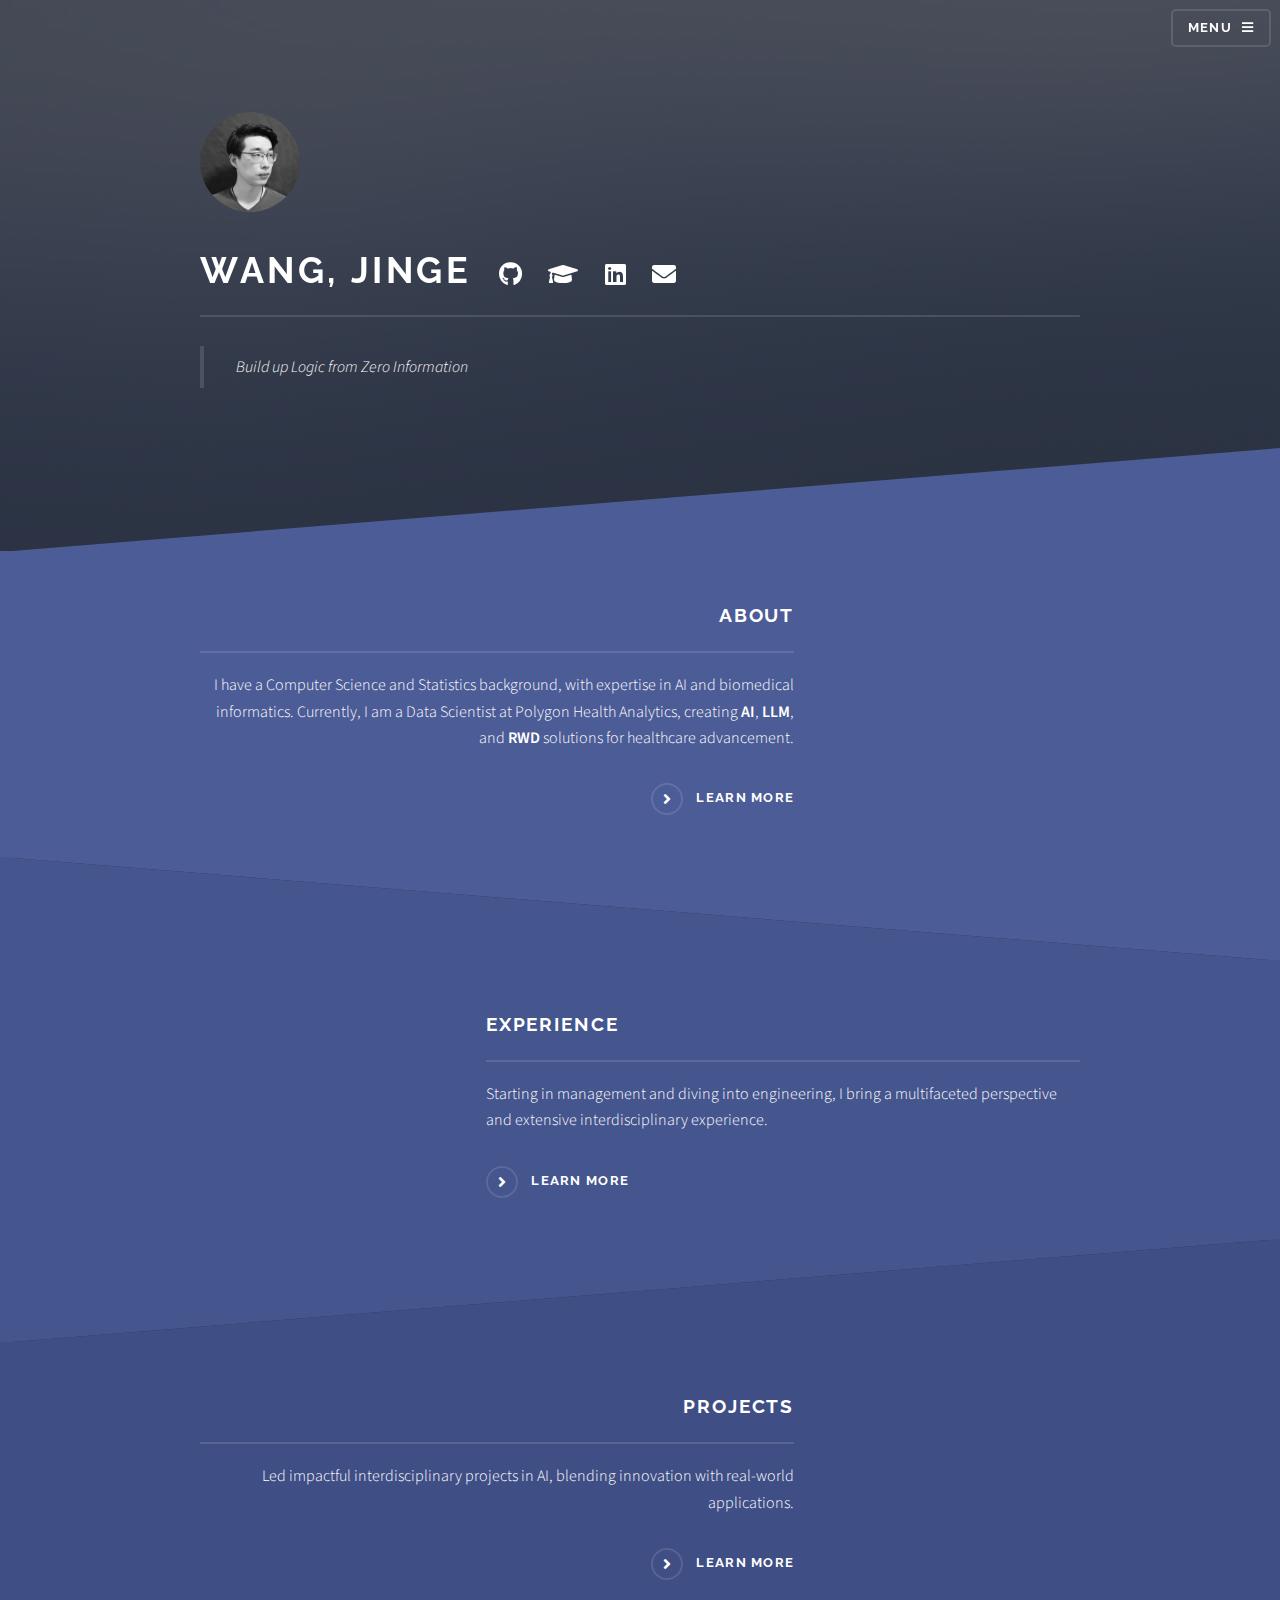
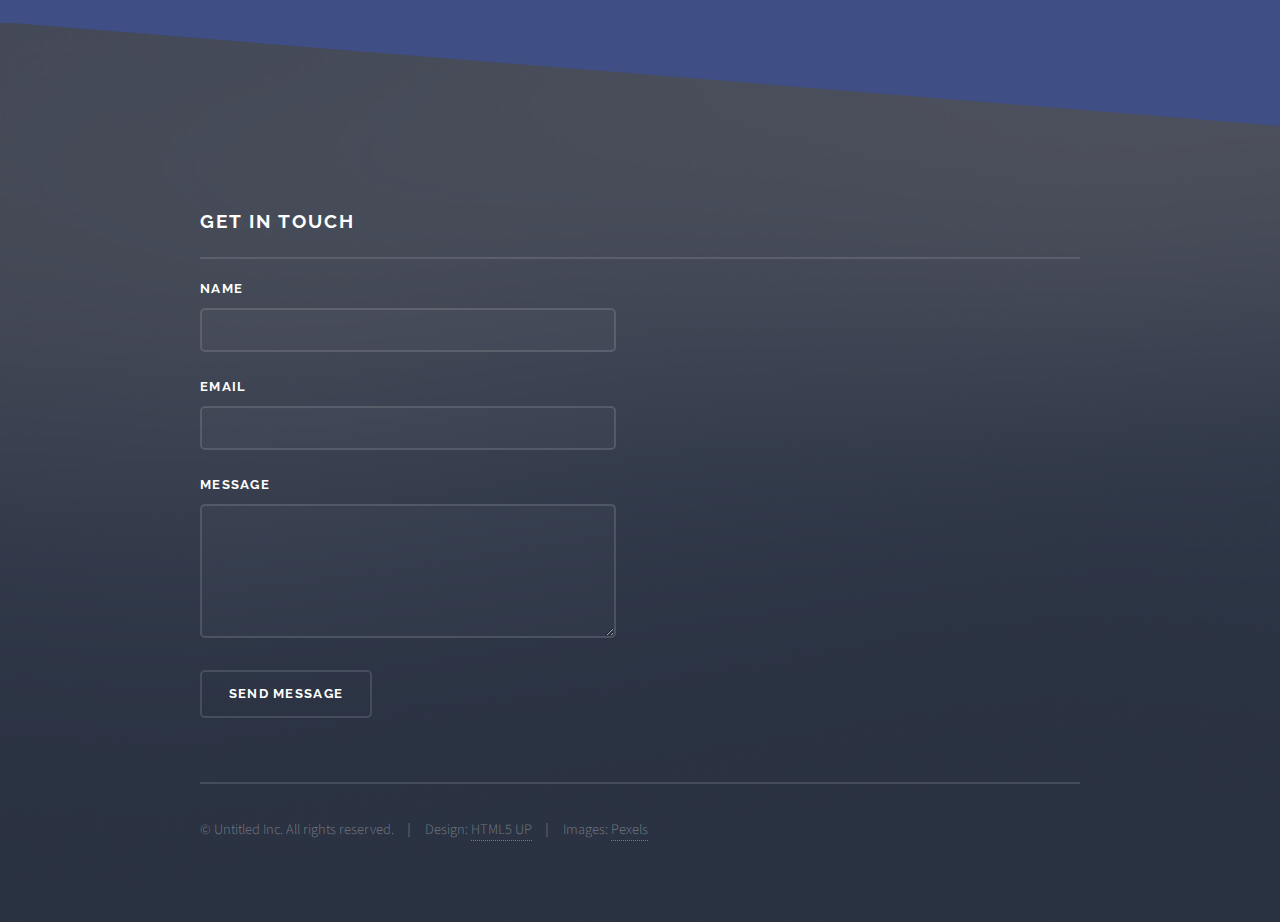
==== commit 9b324244: "Massive update" ====
--- a/index.html
+++ b/index.html
@@ -42,7 +42,9 @@
 				<!-- Banner -->
 				<section id="banner">
 					<div class="inner">
-						<img src="./images/Avatar - JW.jpg" alt="Jinge Wang's Avatar" style="border-radius: 50%; width: 100px; height: 100px;">
+						<div class="logo">
+							<img src="images/Avatar - JW.jpg" alt="Avatar" style="border-radius: 50%; width: 100px; height: 100px;">
+						</div>
 						<h2>Wang, Jinge 
 							<a href="https://github.com/JingeW" target="_blank" style="margin-left: 15px;">
 								<i class="icon brands fa-github" style="font-size: 24px;"></i>
@@ -68,7 +70,7 @@
 						<!-- One -->
 							<section id="one" class="wrapper spotlight style1">
 								<div class="inner">
-									<a href="about.html" class="image"><img src="images/pic01.jpg" alt="" /></a>
+									<a href="about.html" class="image"><img src="images/camera.jpg" alt="" /></a>
 									<div class="content">
 										<h2 class="major">About</h2>
 										<p>I have a Computer Science and Statistics background, with expertise in AI and biomedical informatics. Currently, I am a Data Scientist at Polygon Health Analytics, creating <b>AI</b>, <b>LLM</b>, and <b>RWD</b> solutions for healthcare advancement. </p>									
@@ -80,7 +82,7 @@
 						<!-- Two -->
 							<section id="two" class="wrapper alt spotlight style2">
 								<div class="inner">
-									<a href="experience.html" class="image"><img src="images/pic02.jpg" alt="" /></a>
+									<a href="experience.html" class="image"><img src="images/railway.jpg" alt="" /></a>
 									<div class="content">
 										<h2 class="major">Experience</h2>
 										<p>Starting in management and diving into engineering, I bring a multifaceted perspective and extensive interdisciplinary experience.</p>
@@ -92,7 +94,7 @@
 						<!-- Three -->
 							<section id="three" class="wrapper spotlight style3">
 								<div class="inner">
-									<a href="projects.html" class="image"><img src="images/pic03.jpg" alt="" /></a>
+									<a href="projects.html" class="image"><img src="images/workspace.jpg" alt="" /></a>
 									<div class="content">
 										<h2 class="major">Projects</h2>
 										<p>Led impactful interdisciplinary projects in AI, blending innovation with real-world applications.</p>
@@ -100,43 +102,6 @@
 									</div>
 								</div>
 							</section>
-
-						<!-- Four -->
-							<!-- <section id="four" class="wrapper alt style1">
-								<div class="inner">
-									<h2 class="major">Project Gallery</h2>
-									<p>Explore a curated selection of my interdisciplinary projects, showcasing the innovative applications of AI and data science across diverse challenges.</p>
-									<section class="features">
-										<article>
-											<a href="#" class="image"><img src="images/pic04.jpg" alt="" /></a>
-											<h3 class="major">AI in Dermotalogy</h3>
-											<p>Project 1.</p>
-											<a href="#" class="special">Learn more</a>
-										</article>
-										<article>
-											<a href="#" class="image"><img src="images/pic05.jpg" alt="" /></a>
-											<h3 class="major">AI in Neuroscience</h3>
-											<p>Project 2.</p>
-											<a href="#" class="special">Learn more</a>
-										</article>
-										<article>
-											<a href="#" class="image"><img src="images/pic06.jpg" alt="" /></a>
-											<h3 class="major">AI in Finance</h3>
-											<p>Project 3.</p>
-											<a href="#" class="special">Learn more</a>
-										</article>
-										<article>
-											<a href="#" class="image"><img src="images/pic07.jpg" alt="" /></a>
-											<h3 class="major">Image Processing in Agriculture</h3>
-											<p>Project 4.</p>
-											<a href="#" class="special">Learn more</a>
-										</article>
-									</section>
-									<ul class="actions">
-										<li><a href="#" class="button">Browse All</a></li>
-									</ul>
-								</div>
-							</section> -->
 
 					</section>
 
@@ -164,7 +129,7 @@
 								</ul>
 							</form>
 							<ul class="copyright">
-								<li>&copy; Untitled Inc. All rights reserved.</li><li>Design: <a href="http://html5up.net">HTML5 UP</a></li>
+								<li>&copy; Untitled Inc. All rights reserved.</li><li>Design: <a href="http://html5up.net">HTML5 UP</a></li><li>Images: <a href="https://www.pexels.com/">Pexels</a></li>
 							</ul>
 						</div>
 					</section>
--- a/assets/css/main.css
+++ b/assets/css/main.css
@@ -3803,7 +3803,6 @@
 				width: 22em;
 				overflow: hidden;
 				-ms-flex: 1;
-				flex: 1;
 			}
 
 				.wrapper.spotlight .image img {
@@ -3814,7 +3813,6 @@
 			.wrapper.spotlight .content {
 				width: 100%;
 				-ms-flex: 2;
-				flex: 1;
 			}
 
 			.wrapper.spotlight:nth-child(2n - 1) .inner {
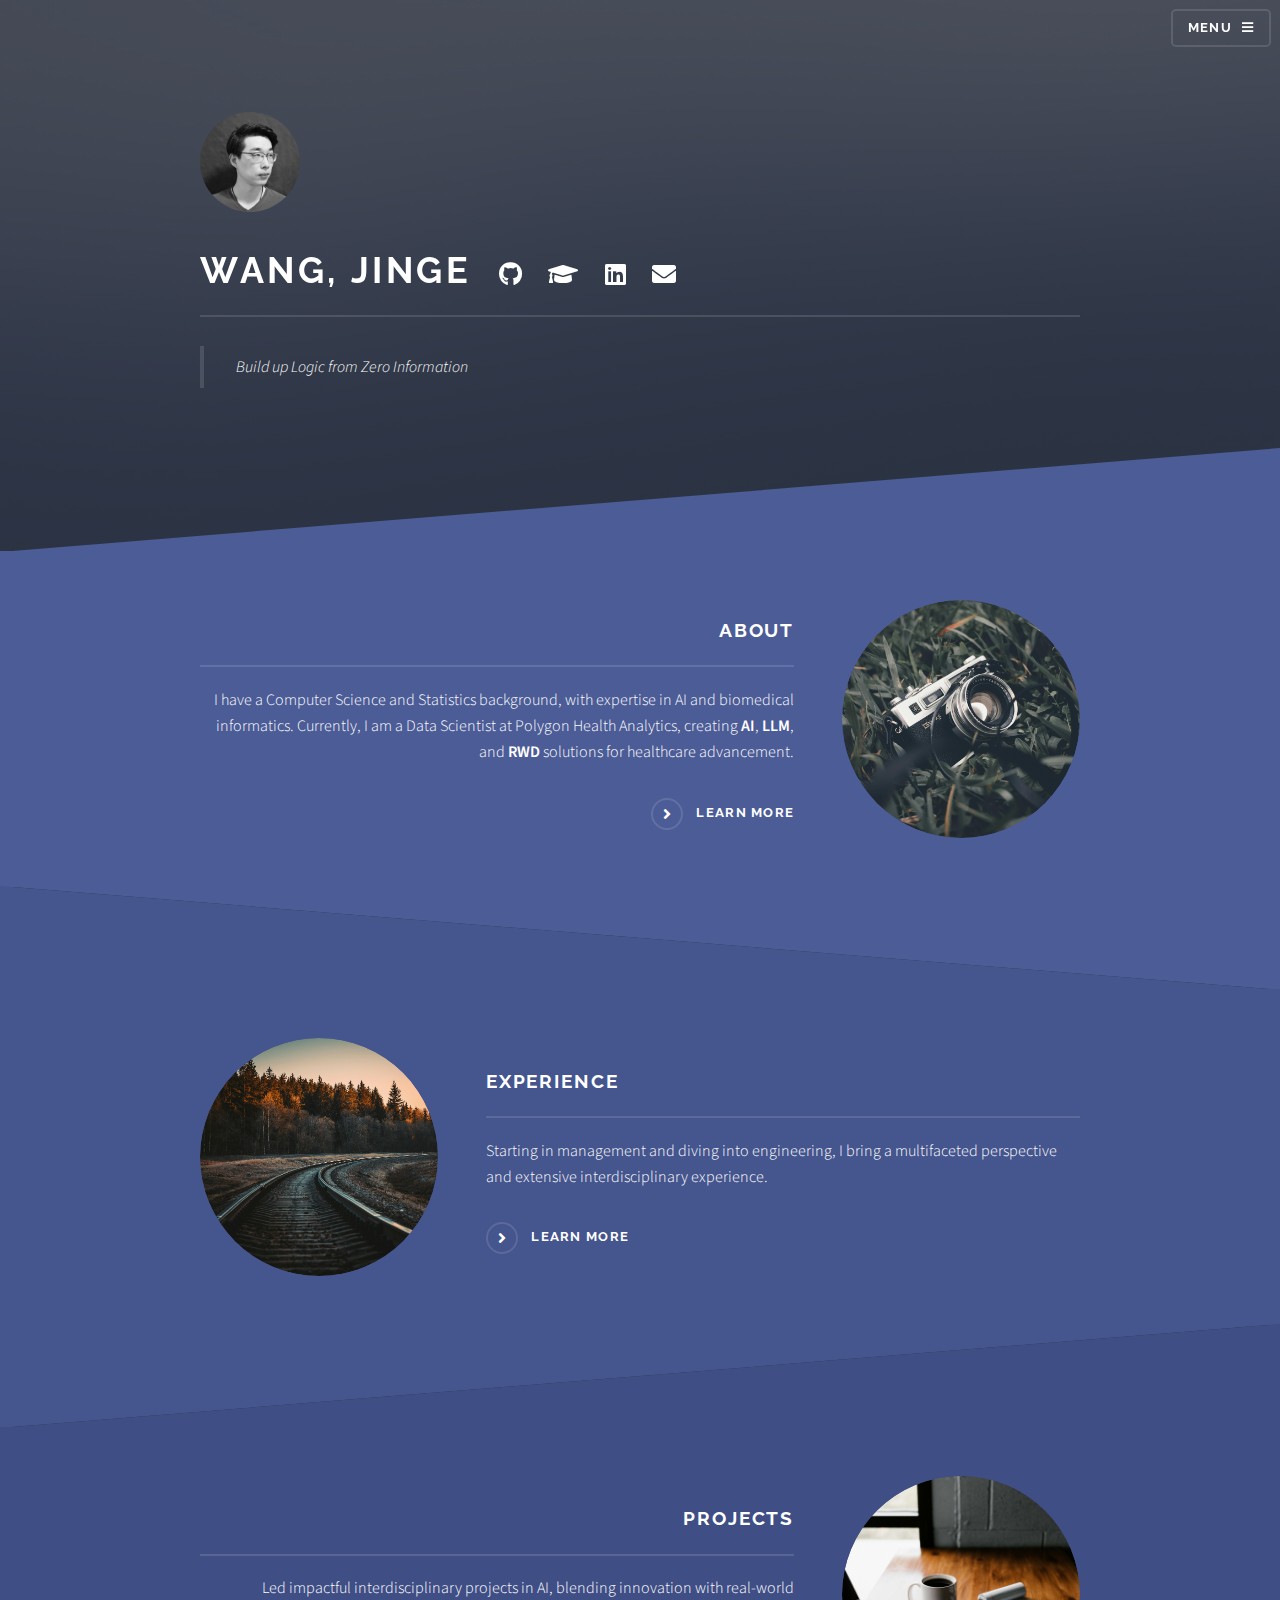
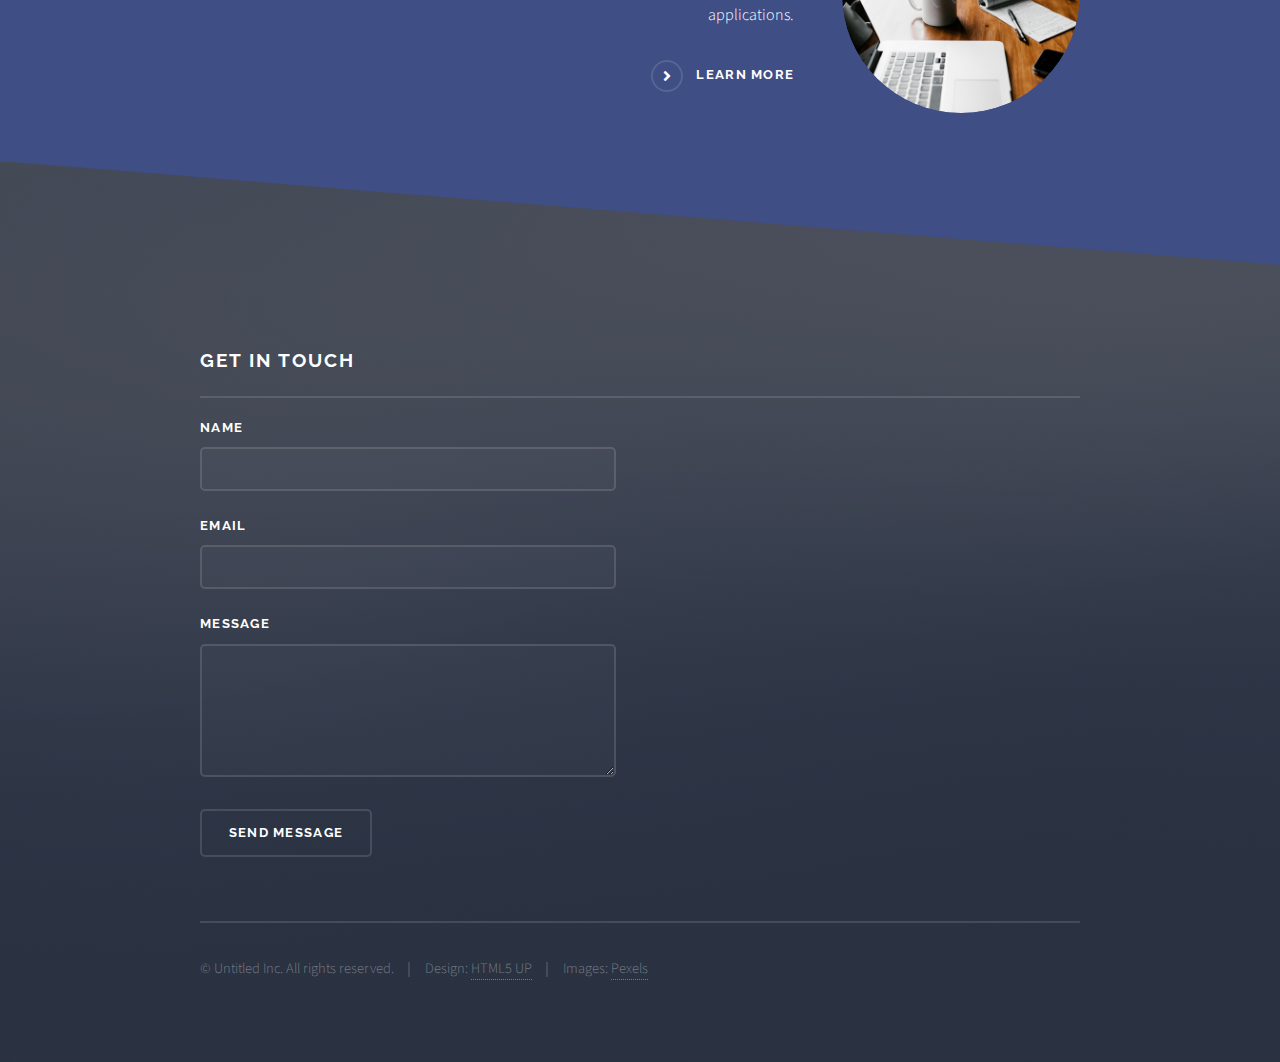
==== commit 48ef0e04: "add fav-icon, correct the Case of image extension" ====
--- a/index.html
+++ b/index.html
@@ -11,6 +11,7 @@
 		<meta name="viewport" content="width=device-width, initial-scale=1, user-scalable=no" />
 		<link rel="stylesheet" href="assets/css/main.css" />
 		<noscript><link rel="stylesheet" href="assets/css/noscript.css" /></noscript>
+		<link rel="icon" href="images/fav.png" type="image/x-icon">
 	</head>
 	<body class="is-preload">
 
@@ -70,7 +71,7 @@
 						<!-- One -->
 							<section id="one" class="wrapper spotlight style1">
 								<div class="inner">
-									<a href="about.html" class="image"><img src="images/camera.jpg" alt="" /></a>
+									<a href="about.html" class="image"><img src="images/camera.JPG" alt="" /></a>
 									<div class="content">
 										<h2 class="major">About</h2>
 										<p>I have a Computer Science and Statistics background, with expertise in AI and biomedical informatics. Currently, I am a Data Scientist at Polygon Health Analytics, creating <b>AI</b>, <b>LLM</b>, and <b>RWD</b> solutions for healthcare advancement. </p>									
@@ -82,7 +83,7 @@
 						<!-- Two -->
 							<section id="two" class="wrapper alt spotlight style2">
 								<div class="inner">
-									<a href="experience.html" class="image"><img src="images/railway.jpg" alt="" /></a>
+									<a href="experience.html" class="image"><img src="images/railway.JPG" alt="" /></a>
 									<div class="content">
 										<h2 class="major">Experience</h2>
 										<p>Starting in management and diving into engineering, I bring a multifaceted perspective and extensive interdisciplinary experience.</p>
@@ -94,7 +95,7 @@
 						<!-- Three -->
 							<section id="three" class="wrapper spotlight style3">
 								<div class="inner">
-									<a href="projects.html" class="image"><img src="images/workspace.jpg" alt="" /></a>
+									<a href="projects.html" class="image"><img src="images/workspace.JPG" alt="" /></a>
 									<div class="content">
 										<h2 class="major">Projects</h2>
 										<p>Led impactful interdisciplinary projects in AI, blending innovation with real-world applications.</p>
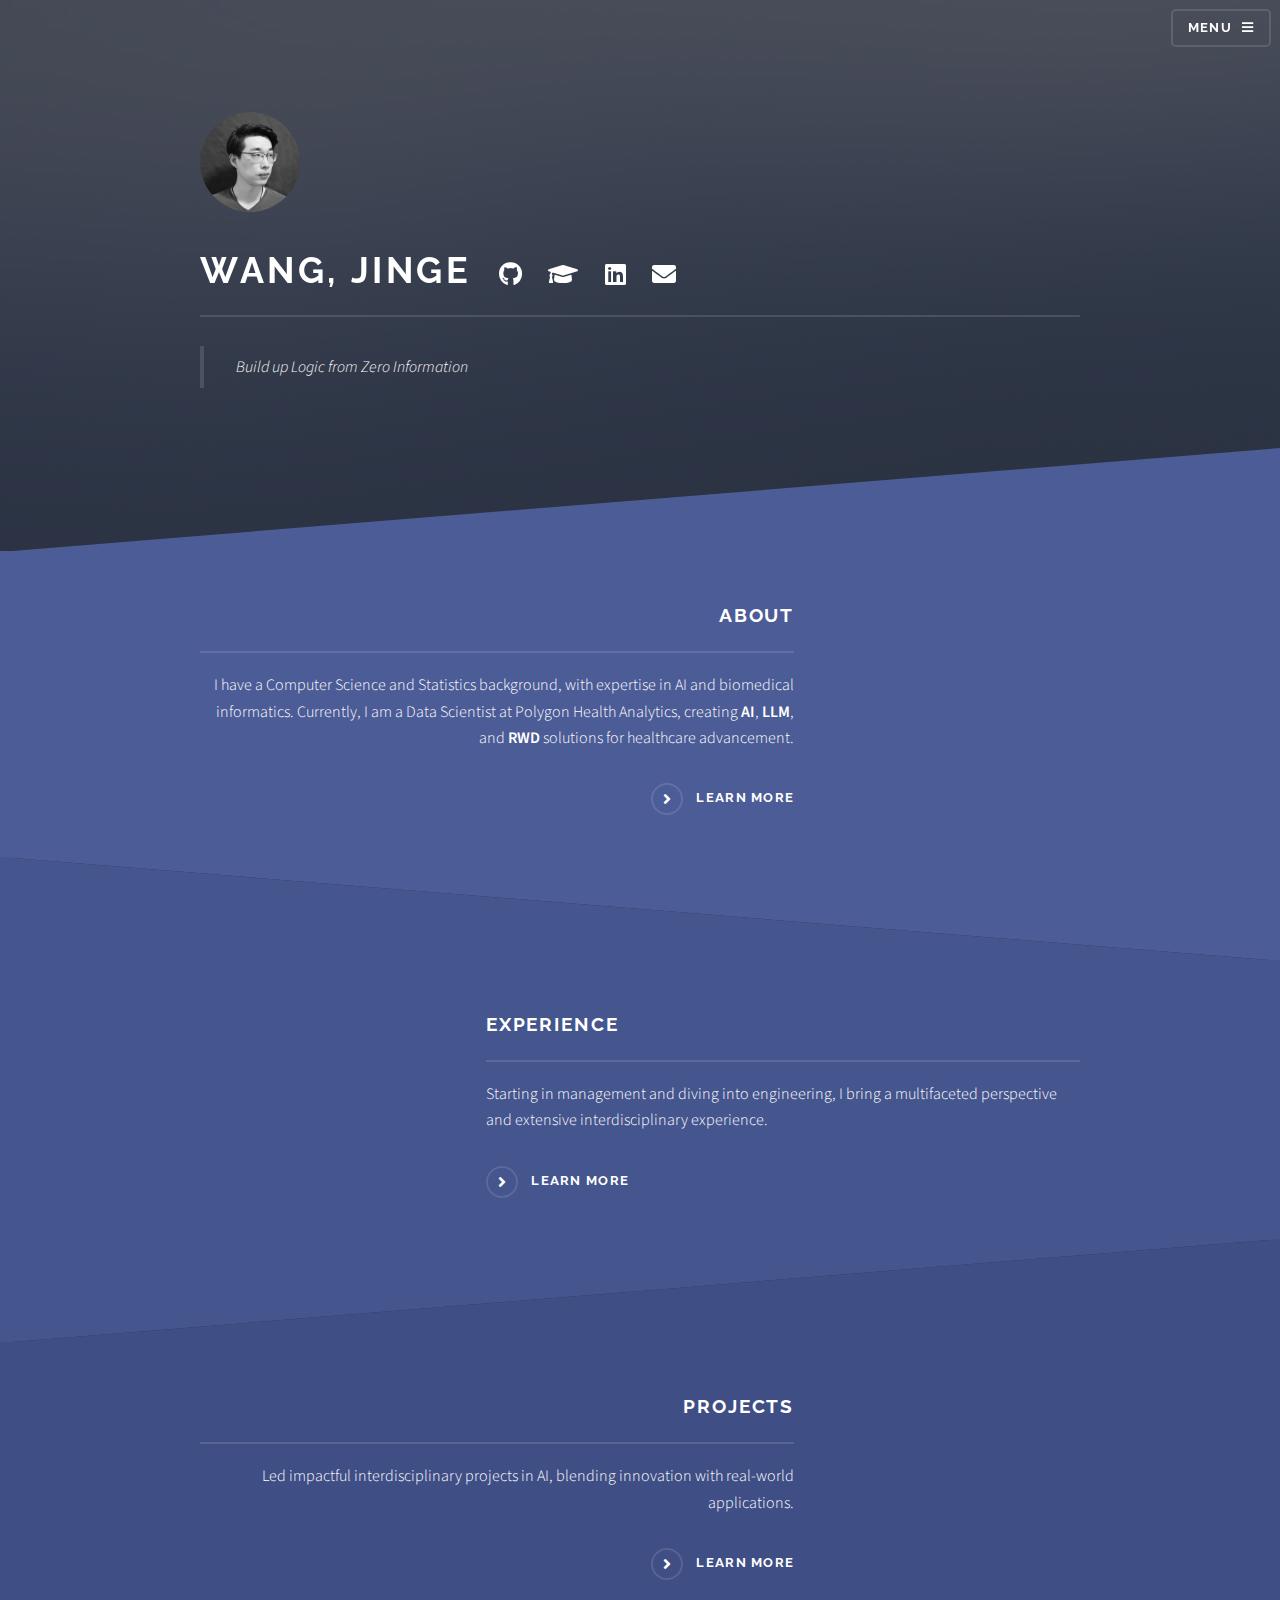
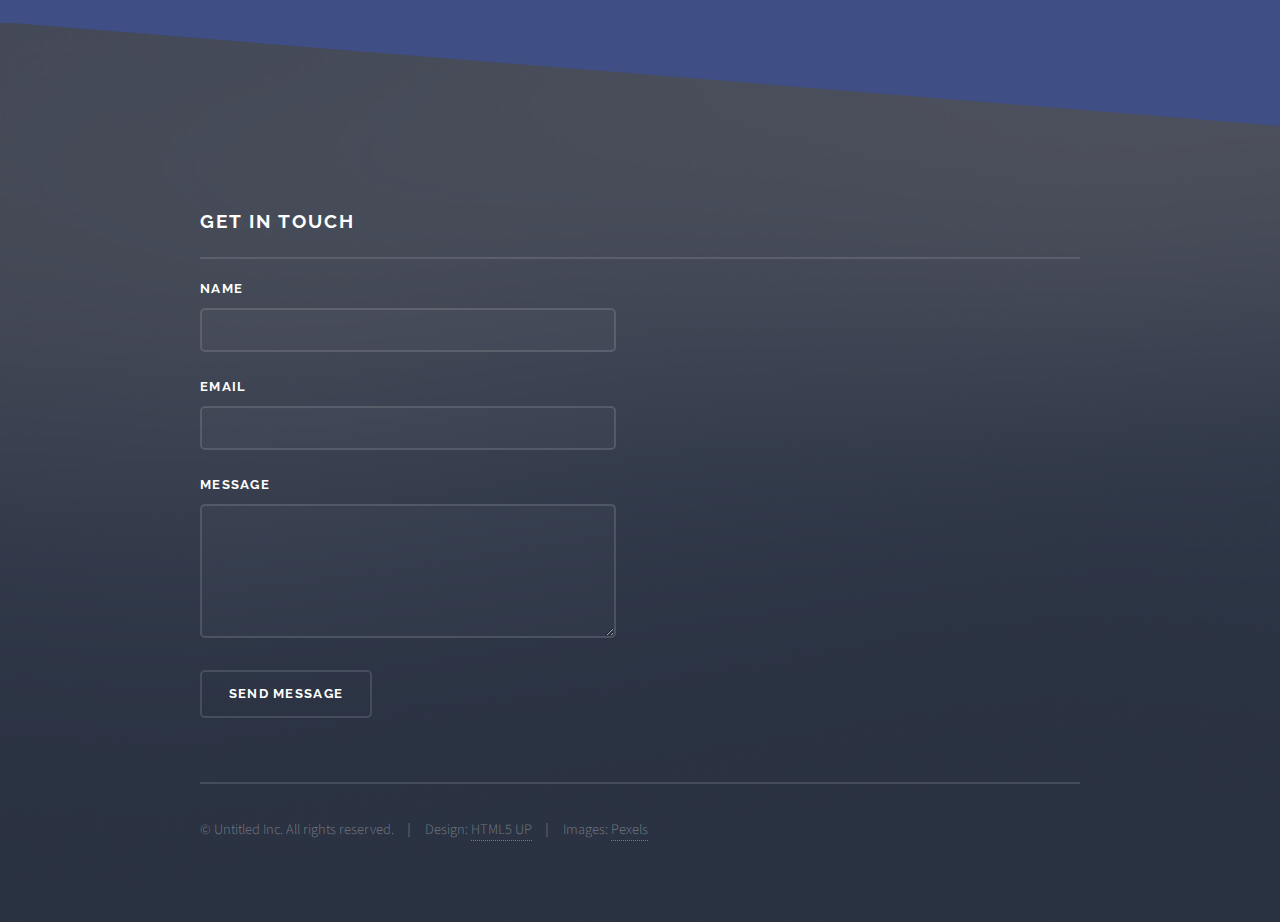
==== commit f2bec6af: "Update the image size for fast loading" ====
--- a/index.html
+++ b/index.html
@@ -71,7 +71,7 @@
 						<!-- One -->
 							<section id="one" class="wrapper spotlight style1">
 								<div class="inner">
-									<a href="about.html" class="image"><img src="images/camera.JPG" alt="" /></a>
+									<a href="about.html" class="image"><img src="images/camera.jpg" alt="" /></a>
 									<div class="content">
 										<h2 class="major">About</h2>
 										<p>I have a Computer Science and Statistics background, with expertise in AI and biomedical informatics. Currently, I am a Data Scientist at Polygon Health Analytics, creating <b>AI</b>, <b>LLM</b>, and <b>RWD</b> solutions for healthcare advancement. </p>									
@@ -83,7 +83,7 @@
 						<!-- Two -->
 							<section id="two" class="wrapper alt spotlight style2">
 								<div class="inner">
-									<a href="experience.html" class="image"><img src="images/railway.JPG" alt="" /></a>
+									<a href="experience.html" class="image"><img src="images/railway.jpg" alt="" /></a>
 									<div class="content">
 										<h2 class="major">Experience</h2>
 										<p>Starting in management and diving into engineering, I bring a multifaceted perspective and extensive interdisciplinary experience.</p>
@@ -95,7 +95,7 @@
 						<!-- Three -->
 							<section id="three" class="wrapper spotlight style3">
 								<div class="inner">
-									<a href="projects.html" class="image"><img src="images/workspace.JPG" alt="" /></a>
+									<a href="projects.html" class="image"><img src="images/workspace.jpg" alt="" /></a>
 									<div class="content">
 										<h2 class="major">Projects</h2>
 										<p>Led impactful interdisciplinary projects in AI, blending innovation with real-world applications.</p>
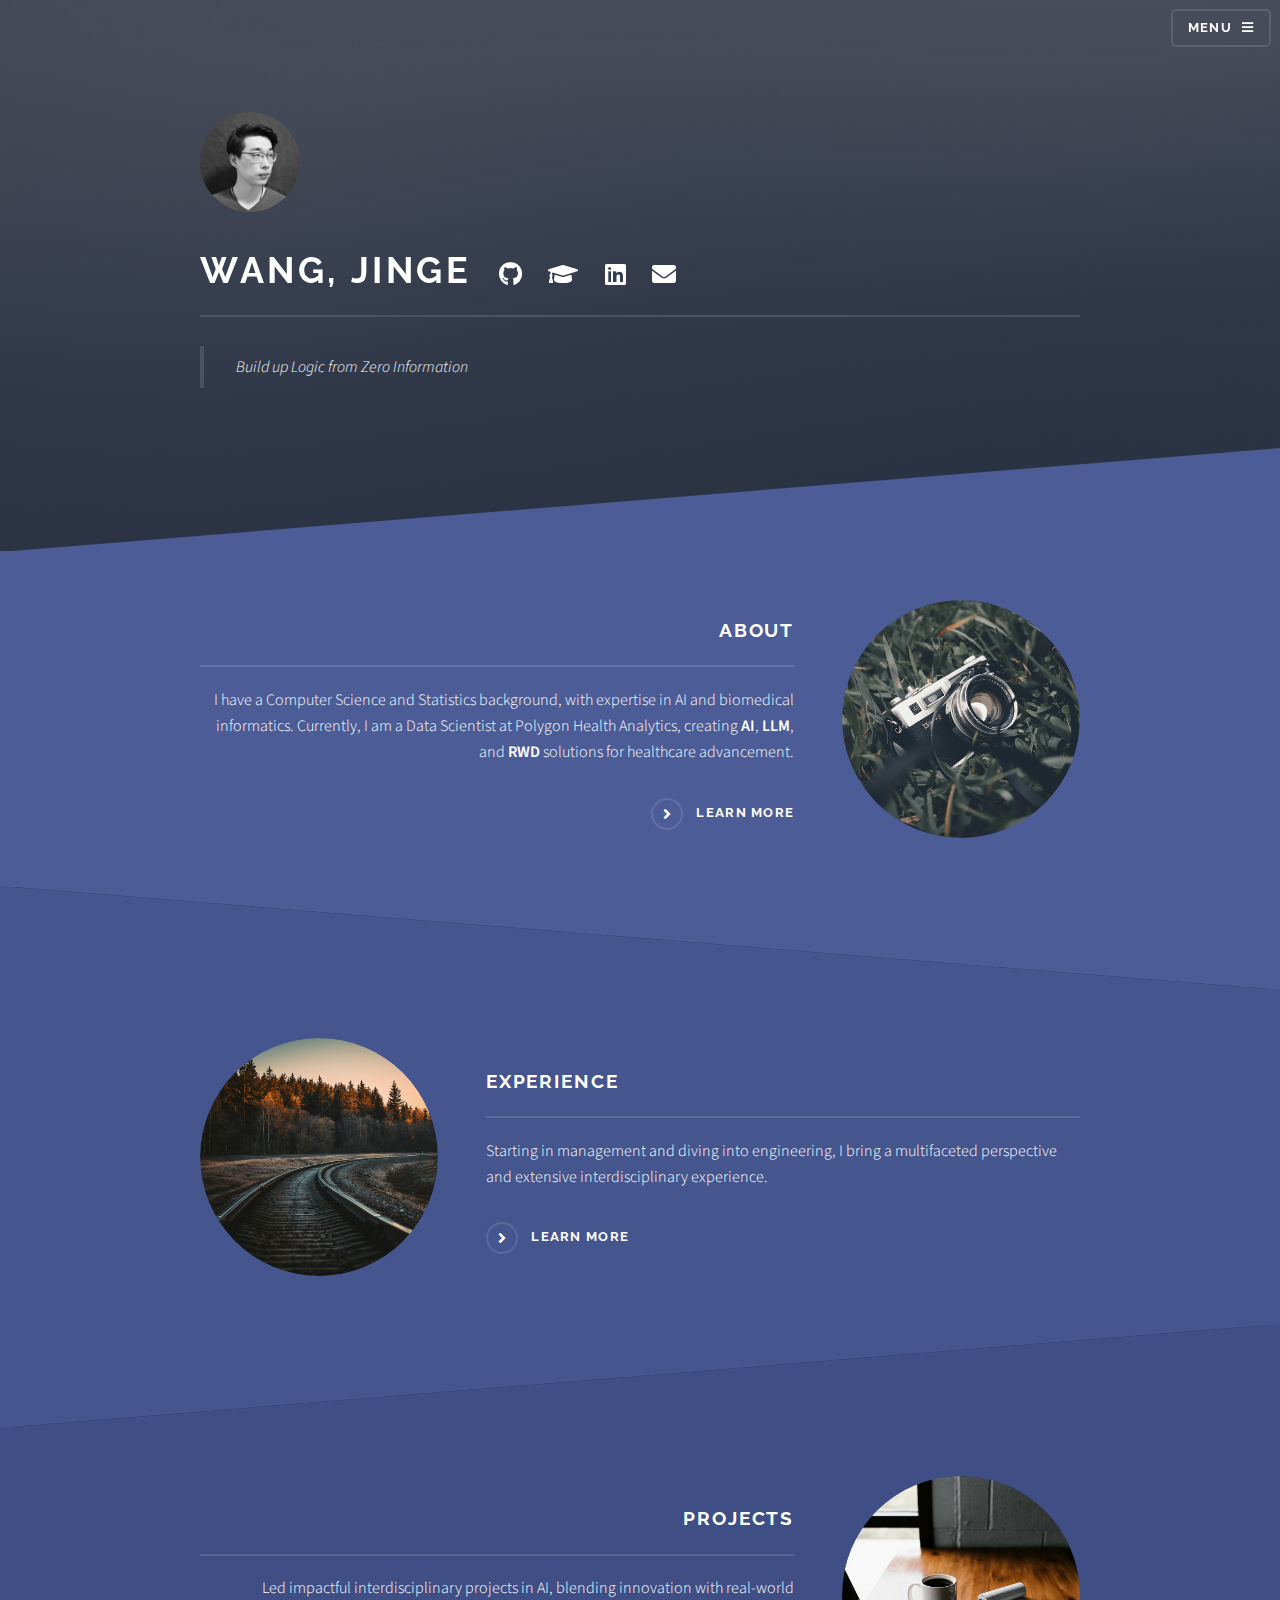
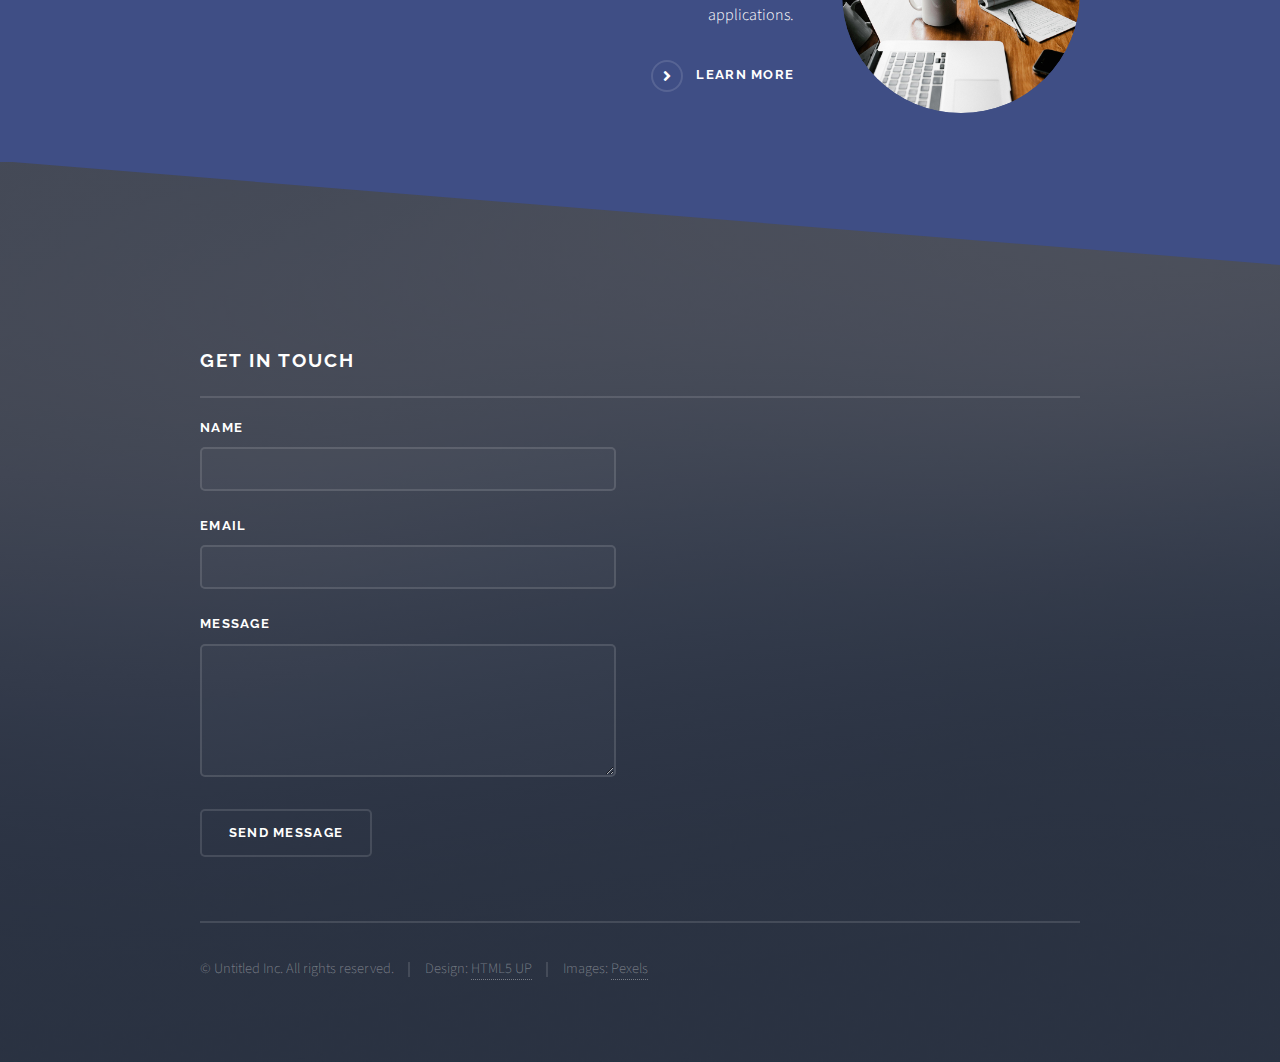
==== commit d1117605: "Change image names to update the images in Git" ====
--- a/index.html
+++ b/index.html
@@ -44,7 +44,7 @@
 				<section id="banner">
 					<div class="inner">
 						<div class="logo">
-							<img src="images/Avatar - JW.jpg" alt="Avatar" style="border-radius: 50%; width: 100px; height: 100px;">
+							<img src="images/index-Avatar - JW.jpg" alt="Avatar" style="border-radius: 50%; width: 100px; height: 100px;">
 						</div>
 						<h2>Wang, Jinge 
 							<a href="https://github.com/JingeW" target="_blank" style="margin-left: 15px;">
@@ -71,7 +71,7 @@
 						<!-- One -->
 							<section id="one" class="wrapper spotlight style1">
 								<div class="inner">
-									<a href="about.html" class="image"><img src="images/camera.jpg" alt="" /></a>
+									<a href="about.html" class="image"><img src="images/index-camera.jpg" alt="" /></a>
 									<div class="content">
 										<h2 class="major">About</h2>
 										<p>I have a Computer Science and Statistics background, with expertise in AI and biomedical informatics. Currently, I am a Data Scientist at Polygon Health Analytics, creating <b>AI</b>, <b>LLM</b>, and <b>RWD</b> solutions for healthcare advancement. </p>									
@@ -83,7 +83,7 @@
 						<!-- Two -->
 							<section id="two" class="wrapper alt spotlight style2">
 								<div class="inner">
-									<a href="experience.html" class="image"><img src="images/railway.jpg" alt="" /></a>
+									<a href="experience.html" class="image"><img src="images/index-railway.jpg" alt="" /></a>
 									<div class="content">
 										<h2 class="major">Experience</h2>
 										<p>Starting in management and diving into engineering, I bring a multifaceted perspective and extensive interdisciplinary experience.</p>
@@ -95,7 +95,7 @@
 						<!-- Three -->
 							<section id="three" class="wrapper spotlight style3">
 								<div class="inner">
-									<a href="projects.html" class="image"><img src="images/workspace.jpg" alt="" /></a>
+									<a href="projects.html" class="image"><img src="images/index-workspace.jpg" alt="" /></a>
 									<div class="content">
 										<h2 class="major">Projects</h2>
 										<p>Led impactful interdisciplinary projects in AI, blending innovation with real-world applications.</p>
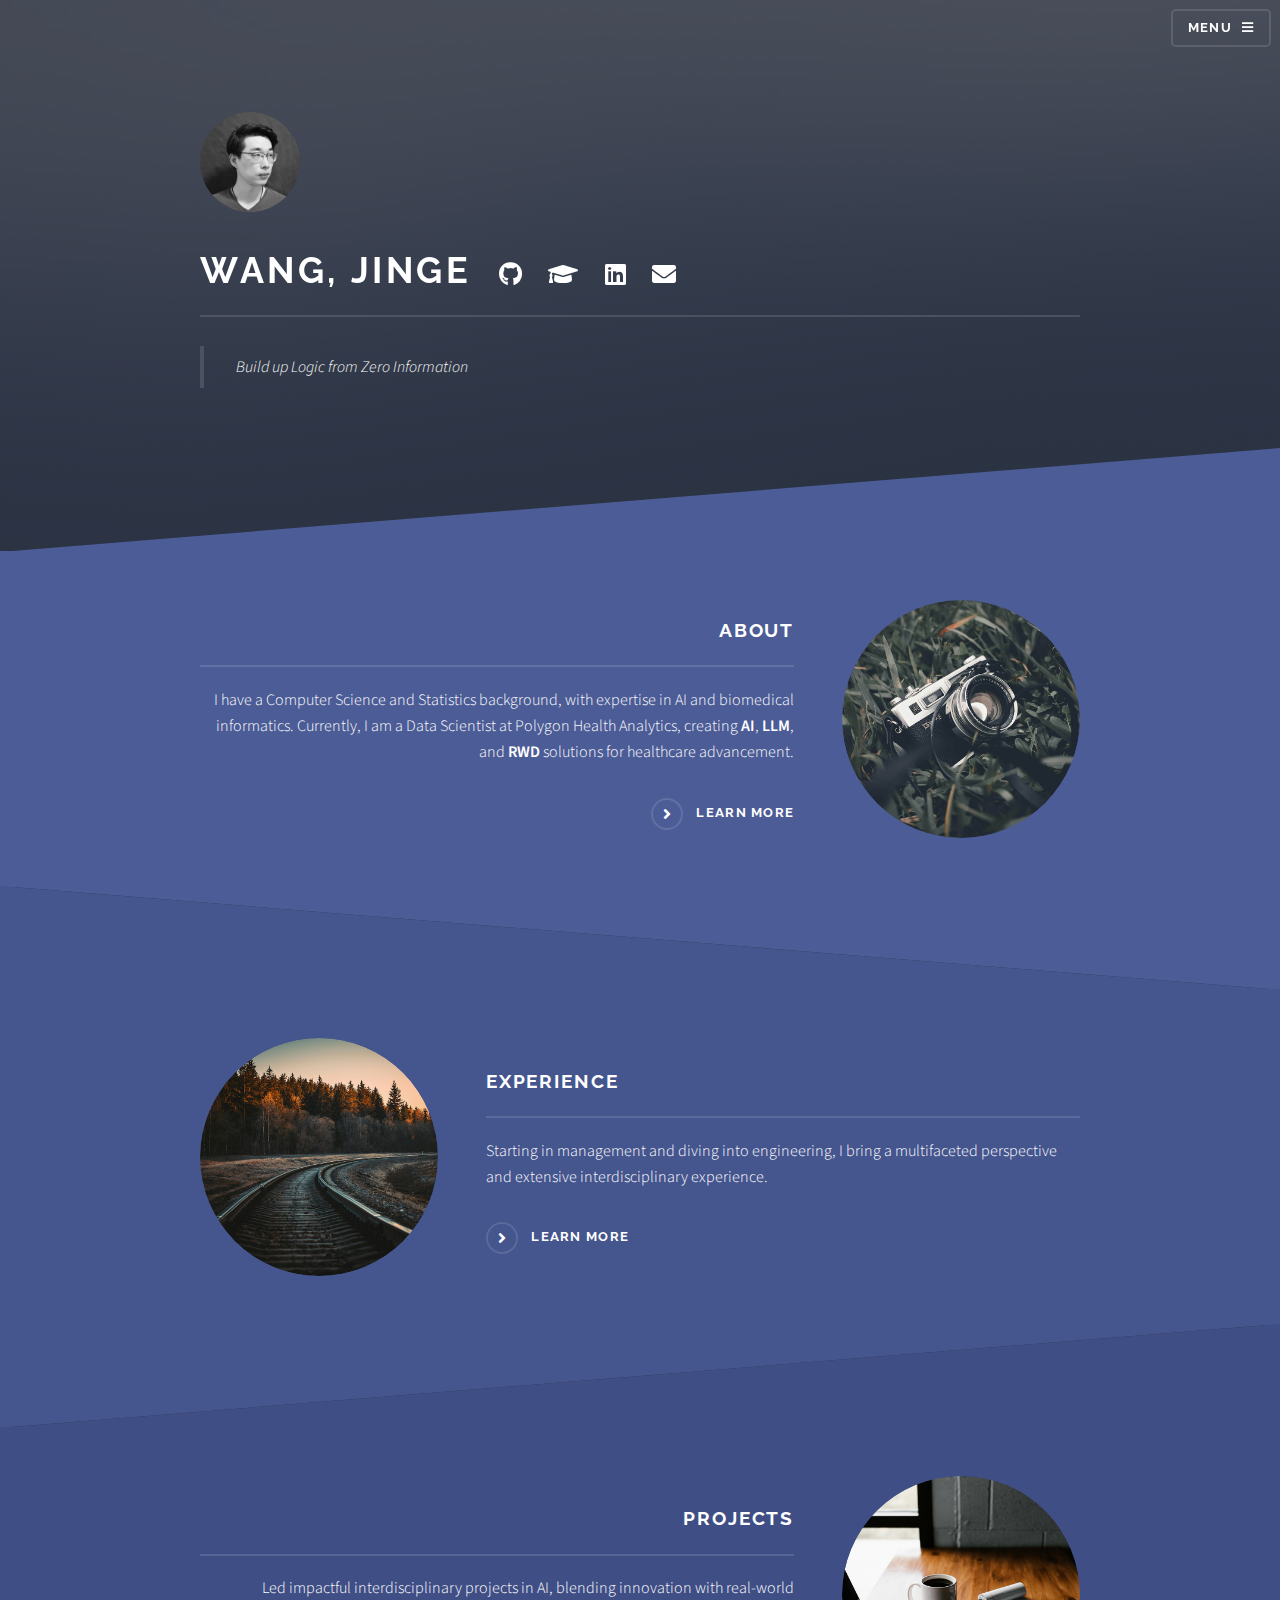
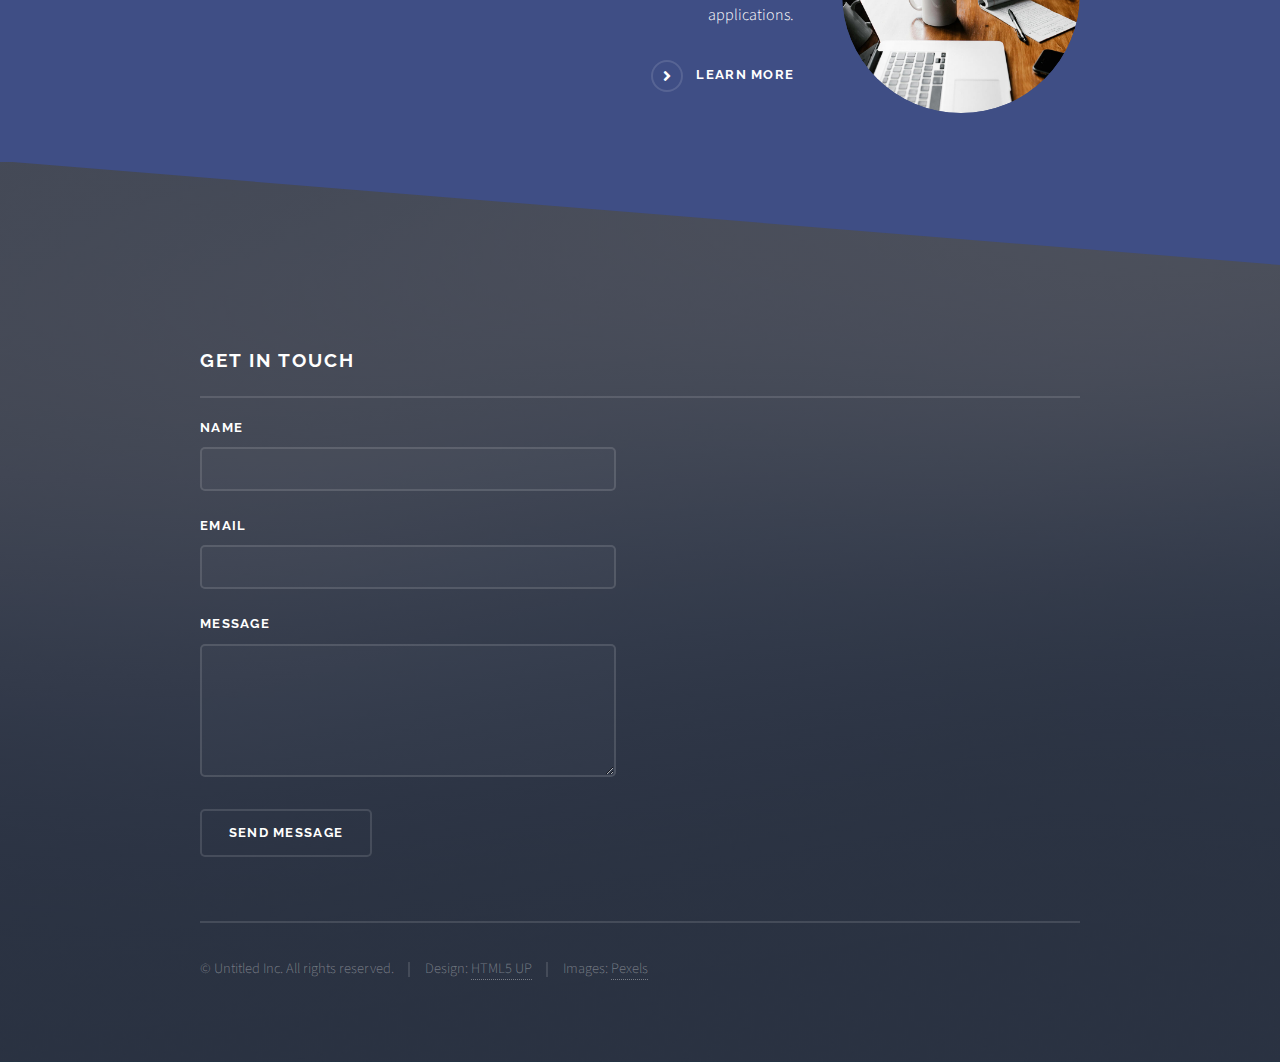
==== commit 80288b0b: "Downgrade the image resolution for fast loading" ====
--- a/index.html
+++ b/index.html
@@ -44,7 +44,7 @@
 				<section id="banner">
 					<div class="inner">
 						<div class="logo">
-							<img src="images/index-Avatar - JW.jpg" alt="Avatar" style="border-radius: 50%; width: 100px; height: 100px;">
+							<img src="images/index-Avatar-JW.jpg" alt="Avatar" style="border-radius: 50%; width: 100px; height: 100px;">
 						</div>
 						<h2>Wang, Jinge 
 							<a href="https://github.com/JingeW" target="_blank" style="margin-left: 15px;">
@@ -71,7 +71,7 @@
 						<!-- One -->
 							<section id="one" class="wrapper spotlight style1">
 								<div class="inner">
-									<a href="about.html" class="image"><img src="images/index-camera.jpg" alt="" /></a>
+									<a href="about.html" class="image"><img src="images/index-camera-tiny.jpg" alt="" /></a>
 									<div class="content">
 										<h2 class="major">About</h2>
 										<p>I have a Computer Science and Statistics background, with expertise in AI and biomedical informatics. Currently, I am a Data Scientist at Polygon Health Analytics, creating <b>AI</b>, <b>LLM</b>, and <b>RWD</b> solutions for healthcare advancement. </p>									
@@ -83,7 +83,7 @@
 						<!-- Two -->
 							<section id="two" class="wrapper alt spotlight style2">
 								<div class="inner">
-									<a href="experience.html" class="image"><img src="images/index-railway.jpg" alt="" /></a>
+									<a href="experience.html" class="image"><img src="images/index-railway-tiny.jpg" alt="" /></a>
 									<div class="content">
 										<h2 class="major">Experience</h2>
 										<p>Starting in management and diving into engineering, I bring a multifaceted perspective and extensive interdisciplinary experience.</p>
@@ -95,7 +95,7 @@
 						<!-- Three -->
 							<section id="three" class="wrapper spotlight style3">
 								<div class="inner">
-									<a href="projects.html" class="image"><img src="images/index-workspace.jpg" alt="" /></a>
+									<a href="projects.html" class="image"><img src="images/index-workspace-tiny.jpg" alt="" /></a>
 									<div class="content">
 										<h2 class="major">Projects</h2>
 										<p>Led impactful interdisciplinary projects in AI, blending innovation with real-world applications.</p>
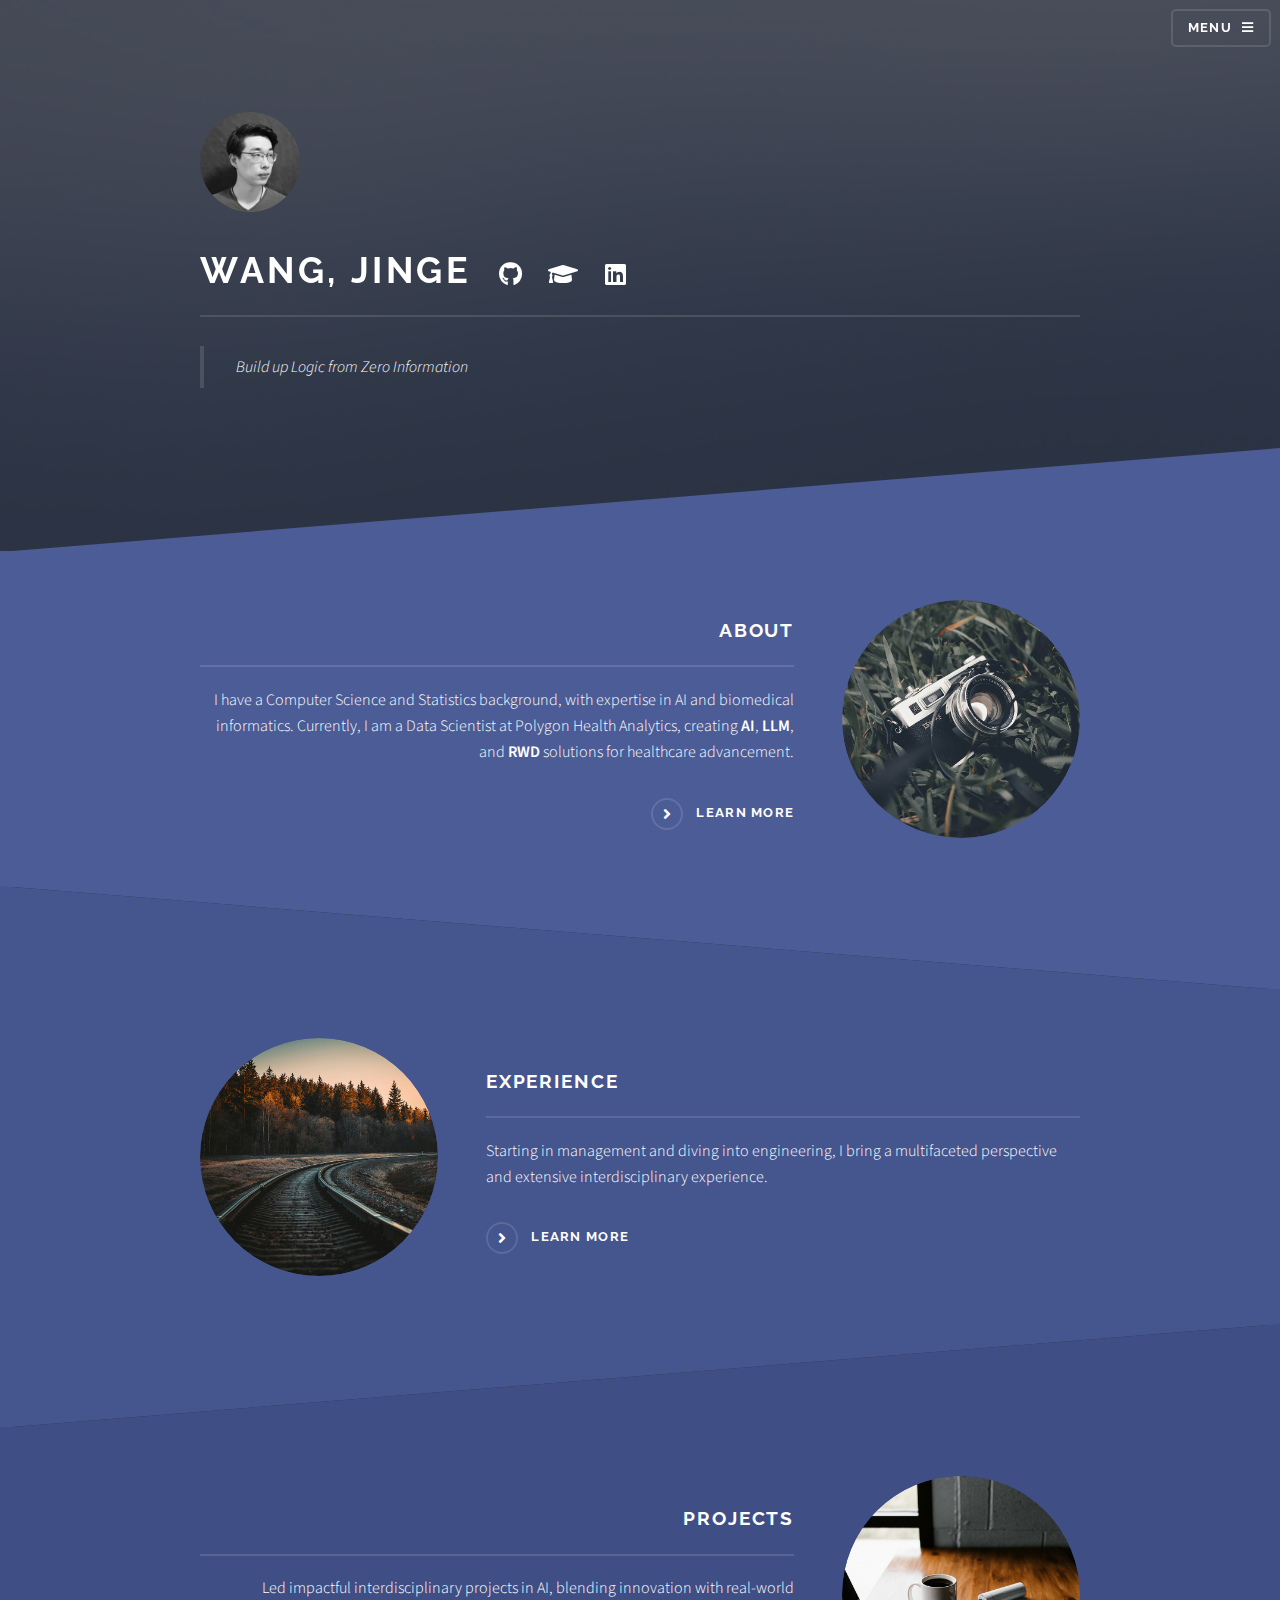
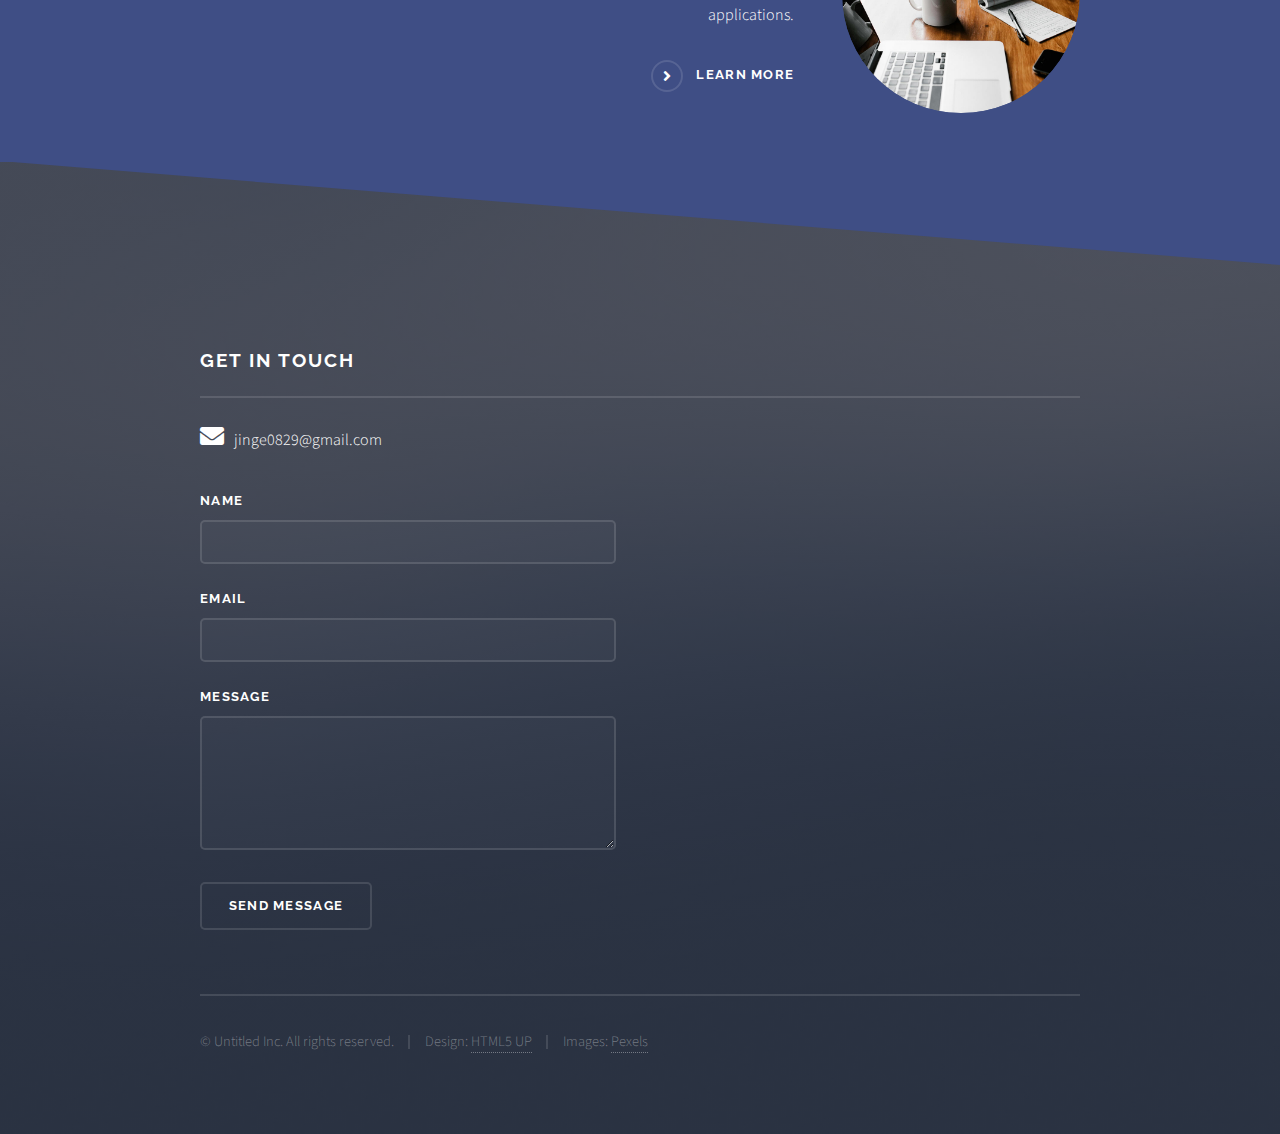
==== commit 7a867495: "Relocate the email icon" ====
--- a/index.html
+++ b/index.html
@@ -56,9 +56,9 @@
 							<a href="https://www.linkedin.com/in/jingew" target="_blank" style="margin-left: 10px;">
 								<i class="icon brands fa-linkedin" style="font-size: 24px;"></i>
 							</a>
-							<a href="mailto:jinge0829@gmail.com" target="_blank" style="margin-left: 10px;">
+							<!-- <a href="mailto:jinge0829@gmail.com" target="_blank" style="margin-left: 10px;">
 								<i class="icon solid fa-envelope" style="font-size: 24px;"></i>
-							</a>
+							</a> -->
 						</h2>
 						<blockquote>Build up Logic from Zero Information</blockquote>
 					</div>
@@ -110,6 +110,7 @@
 					<section id="footer">
 						<div class="inner">
 							<h2 class="major">Get in touch</h2>
+							<p><i class="icon solid fa-envelope" style="font-size: 24px; margin-right: 10px;"></i>jinge0829@gmail.com</p>
 							<form method="POST" action="https://formspree.io/f/mzzbelae">
 								<div class="fields">
 									<div class="field">
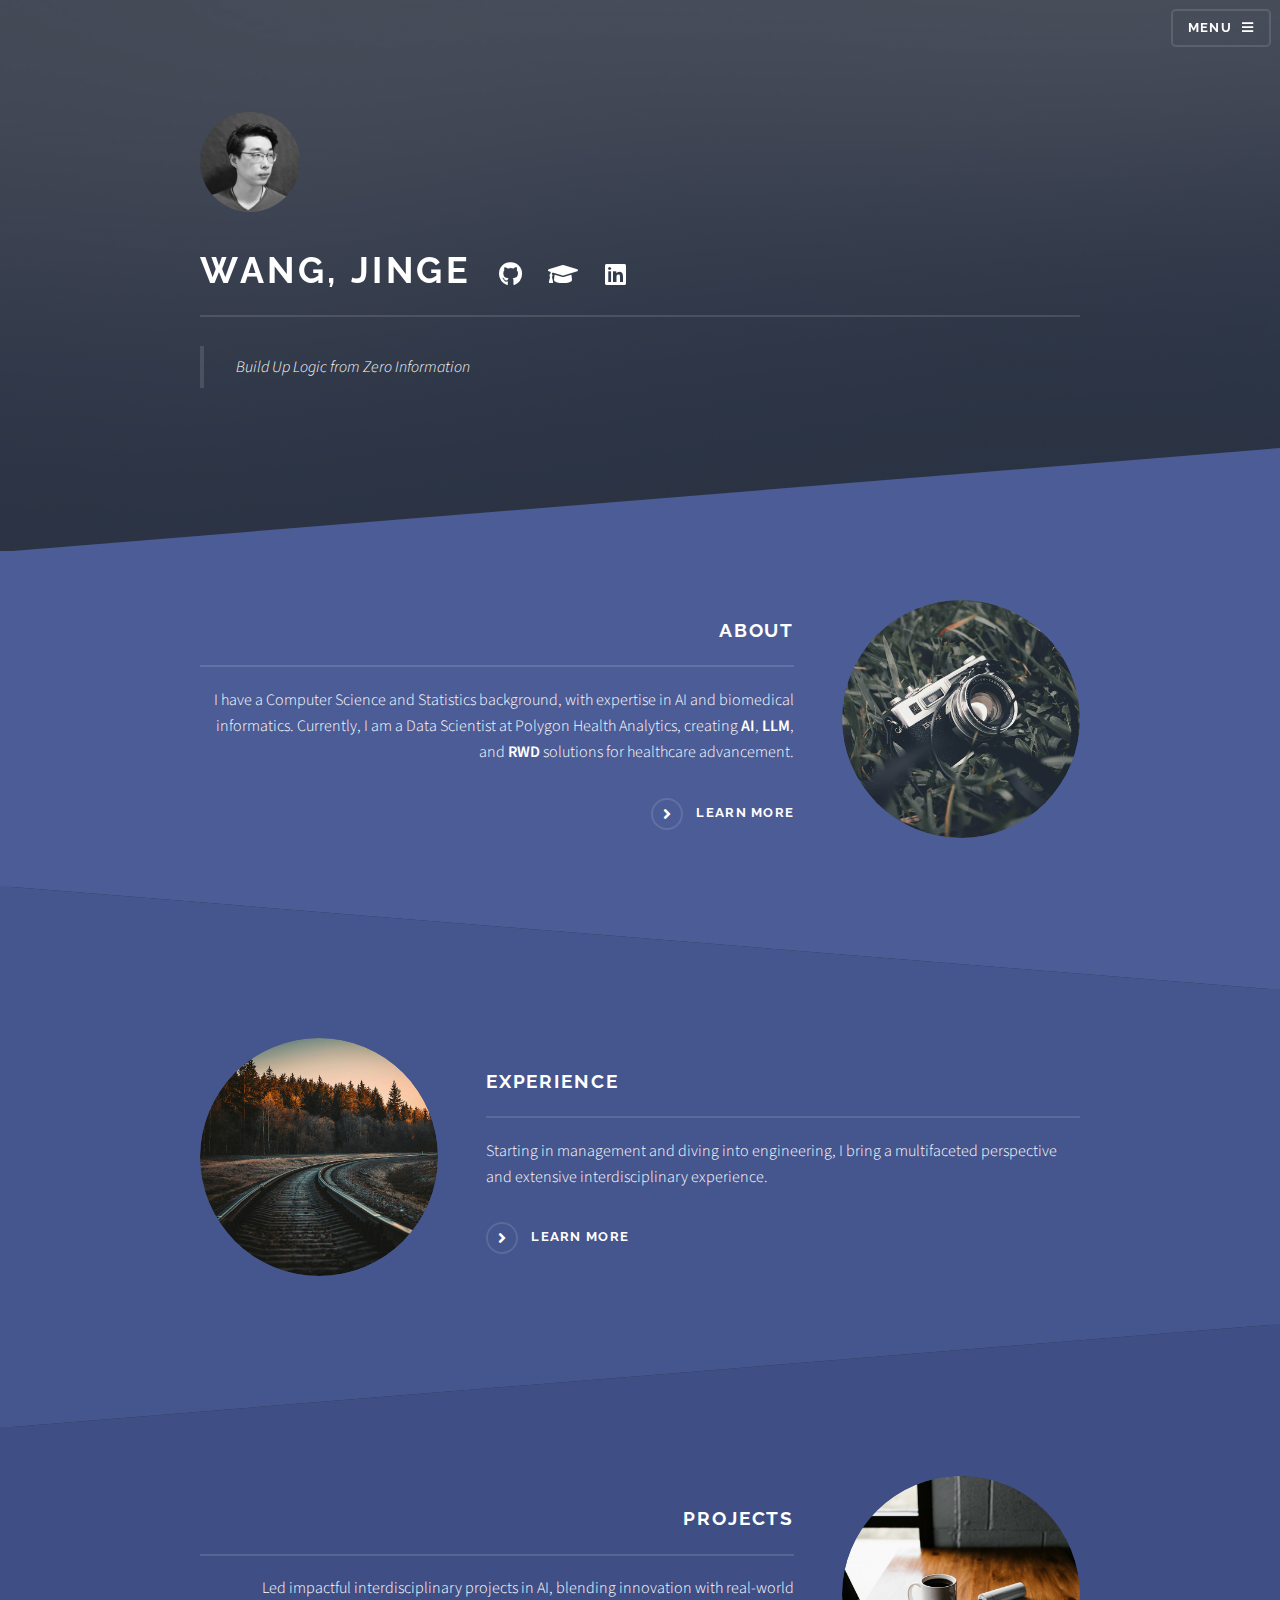
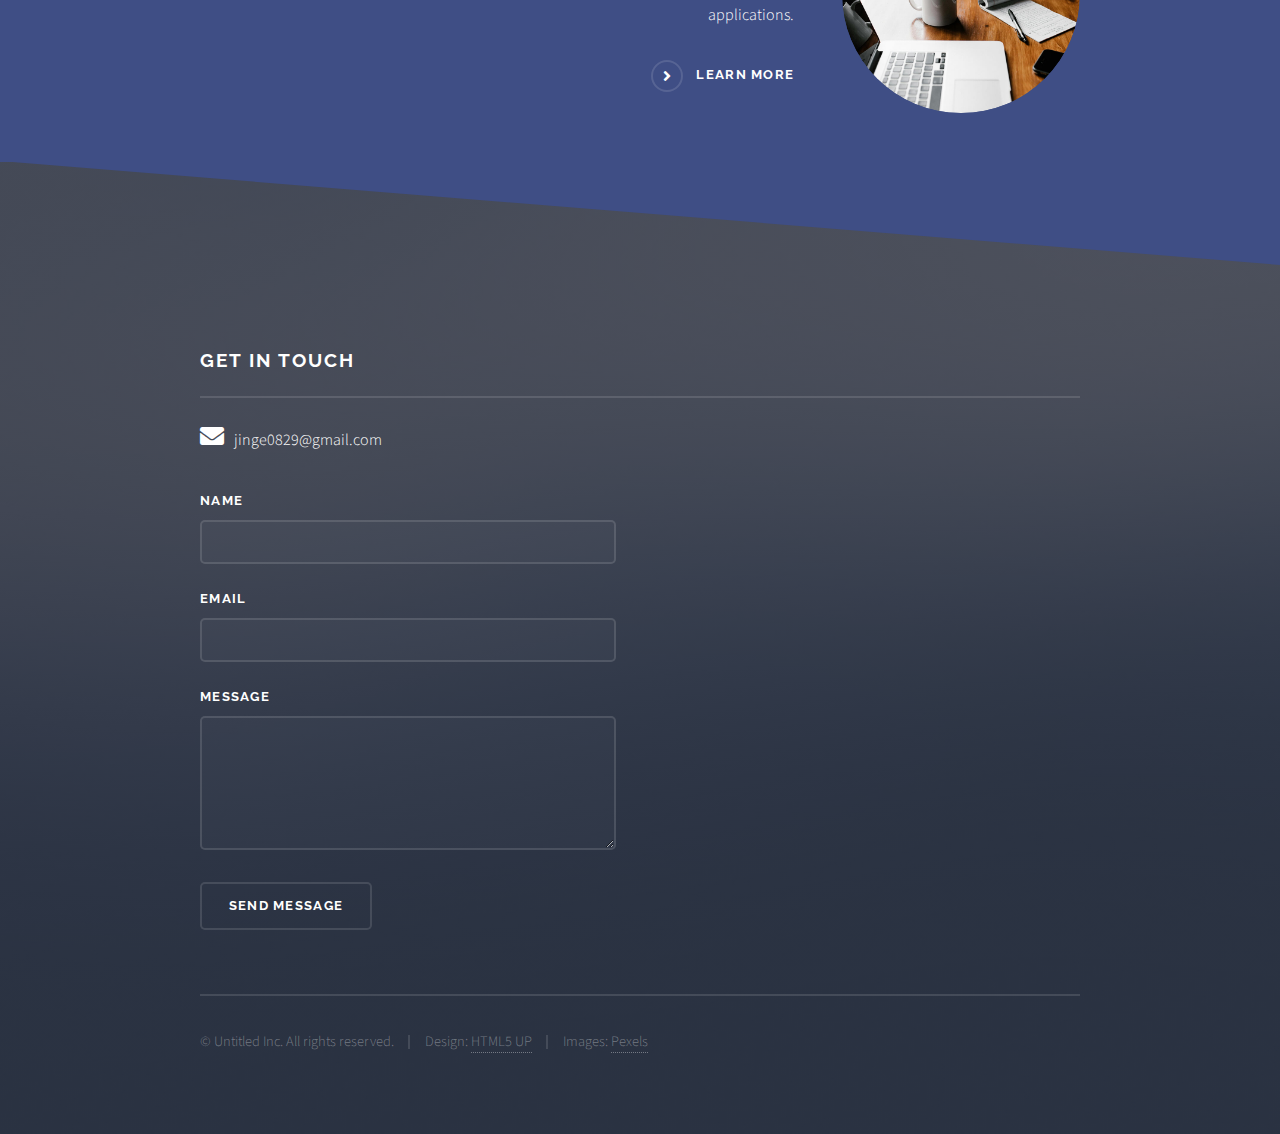
==== commit ec9f7ee4: "Update index.html" ====
--- a/index.html
+++ b/index.html
@@ -60,7 +60,7 @@
 								<i class="icon solid fa-envelope" style="font-size: 24px;"></i>
 							</a> -->
 						</h2>
-						<blockquote>Build up Logic from Zero Information</blockquote>
+						<blockquote>Build Up Logic from Zero Information</blockquote>
 					</div>
 				</section>
 
@@ -147,4 +147,4 @@
 			<script src="assets/js/main.js"></script>
 
 	</body>
-</html>+</html>
